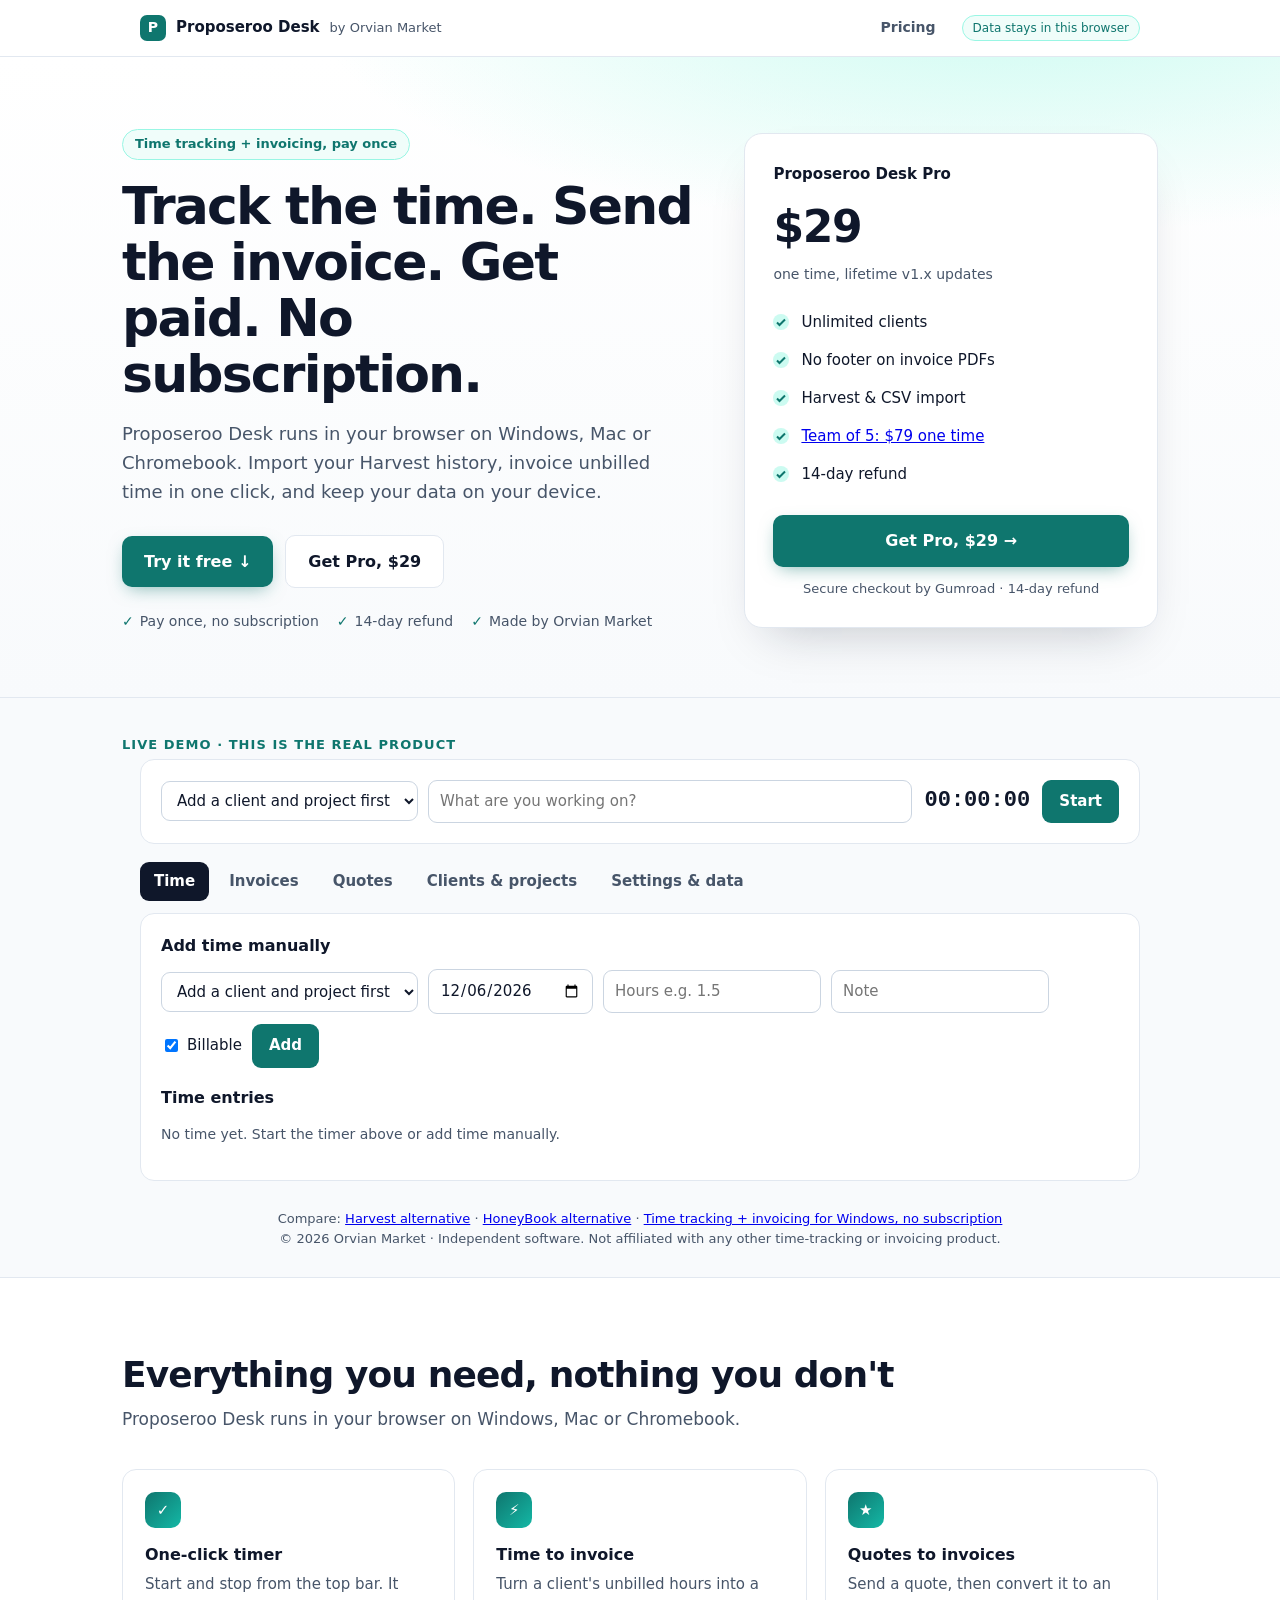
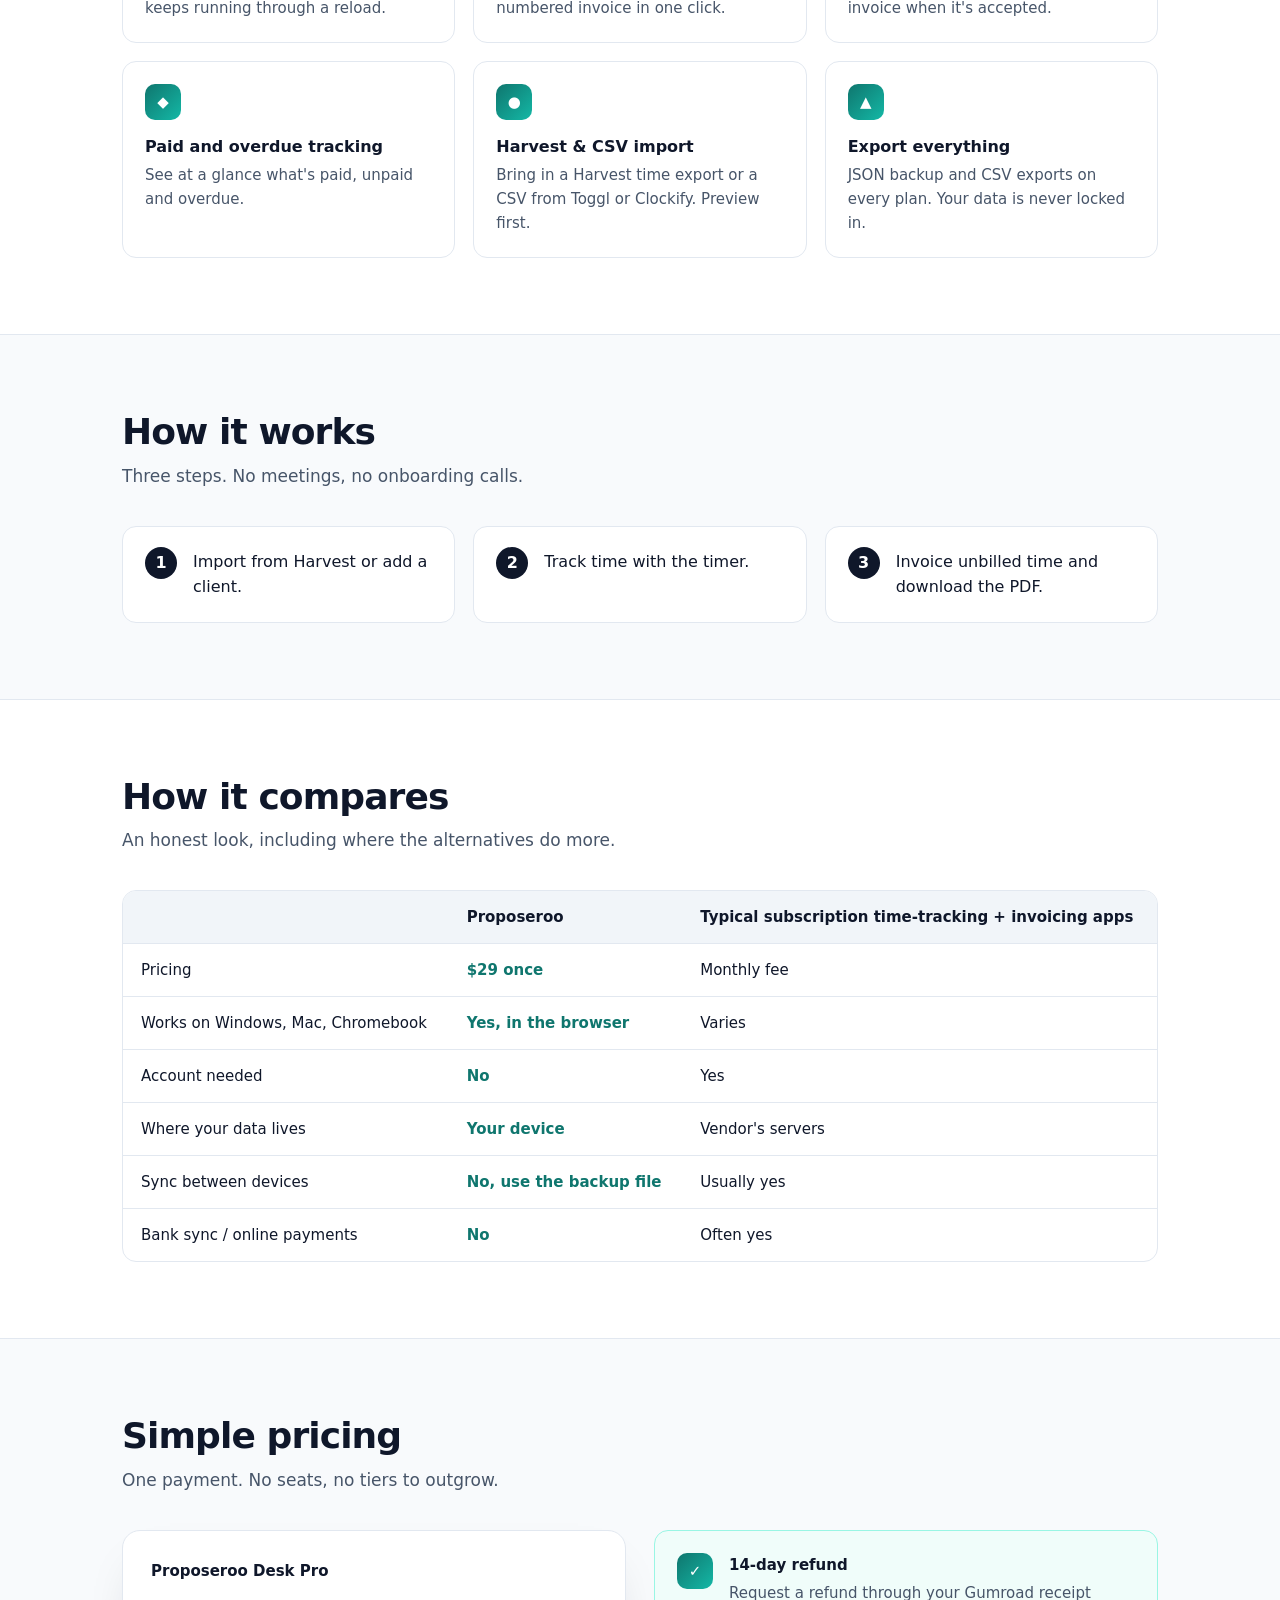
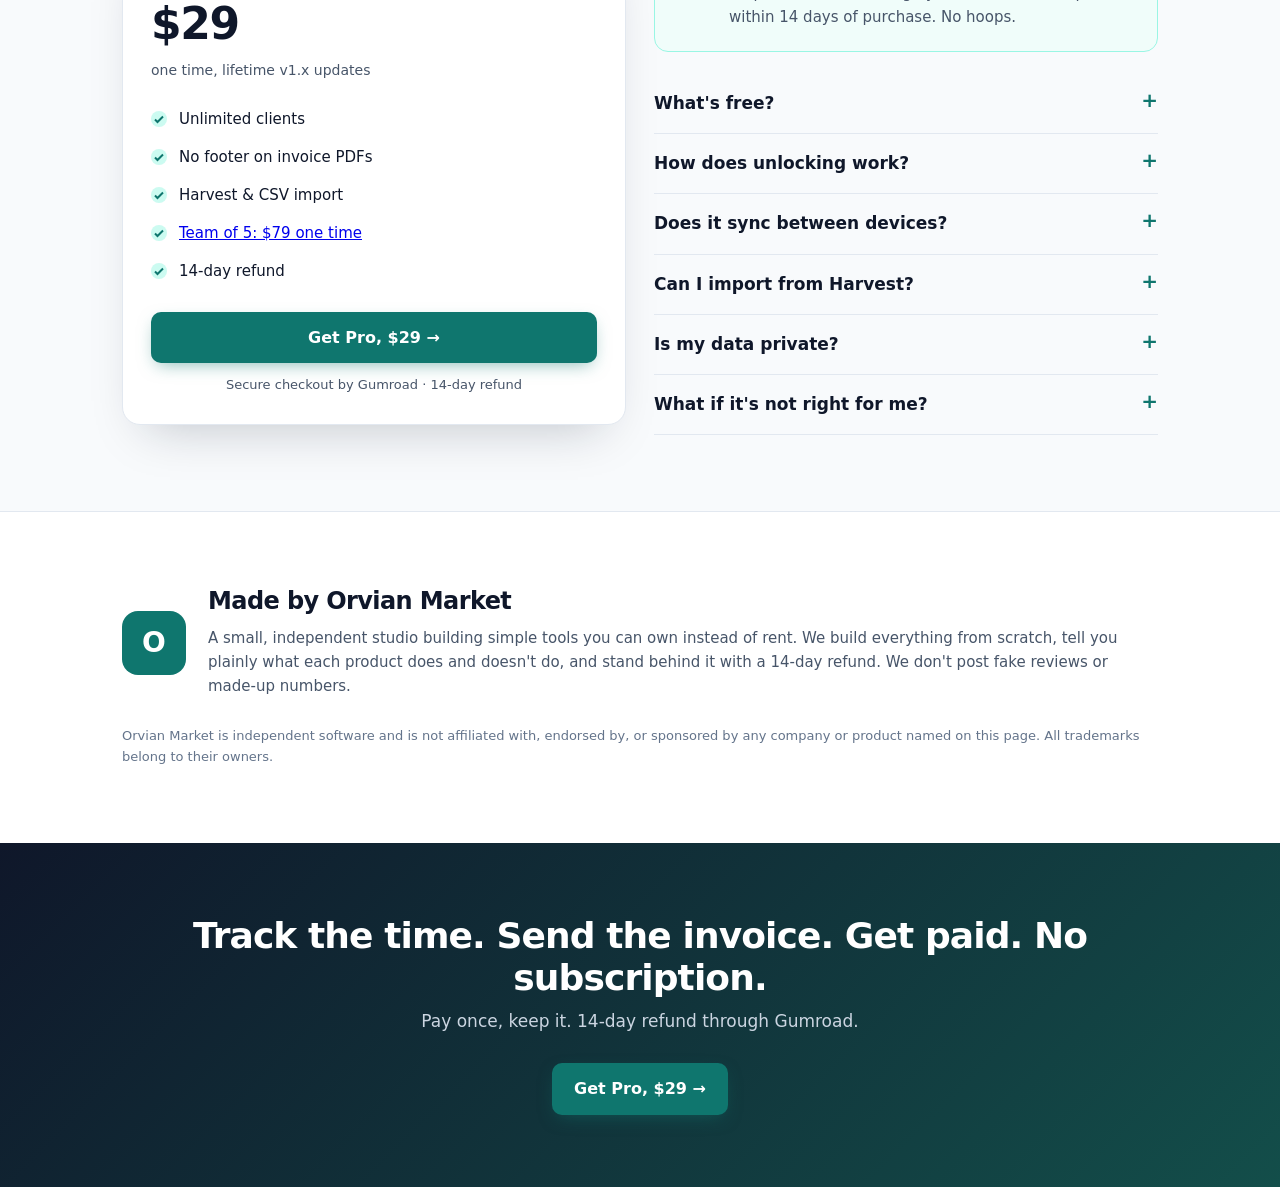
==== desk/index.html @ b6df3522 "Share image meta + sources (quote checker, desk)" ====
<!doctype html><html lang="en"><head><meta charset="utf-8"><meta name="viewport" content="width=device-width,initial-scale=1">
<title>Proposeroo Desk: time tracking & invoicing, pay once | Orvian Market</title><meta property="og:image" content="https://jhodges3401-code.github.io/rate-calculator/desk/assets/og.png"><meta property="og:image:width" content="1200"><meta property="og:image:height" content="630"><meta property="og:image:alt" content="Proposeroo Desk: time tracking & invoicing, pay once | Orvian Market"><meta name="twitter:card" content="summary_large_image"><meta name="twitter:image" content="https://jhodges3401-code.github.io/rate-calculator/desk/assets/og.png">
<meta name="description" content="Track time, send quotes and invoices, and get paid. Local-first, no account, pay once.">
<link rel="icon" type="image/svg+xml" href="data:image/svg+xml,%3Csvg xmlns='http://www.w3.org/2000/svg' viewBox='0 0 64 64'%3E%3Crect width='64' height='64' rx='14' fill='%230f766e'/%3E%3Ctext x='32' y='44' font-family='Arial' font-size='36' font-weight='700' fill='%23fff' text-anchor='middle'%3EP%3C/text%3E%3C/svg%3E">
<link rel="canonical" href="https://jhodges3401-code.github.io/rate-calculator/desk/"><meta property="og:title" content="Proposeroo Desk: time tracking & invoicing, pay once"><meta property="og:description" content="Track time, invoice unbilled hours in one click, and keep your data on your device. $29 once."><meta property="og:url" content="https://jhodges3401-code.github.io/rate-calculator/desk/"><meta property="og:type" content="website"><link rel="stylesheet" href="style.css"><style id="om-landing">
.om-x{--ink:#0f172a;--mute:#475569;--line:#e2e8f0;--acc:#0f766e;--acc2:#14b8a6;--bg:#f8fafc;font-family:Inter,ui-sans-serif,system-ui,-apple-system,"Segoe UI",Roboto,sans-serif;color:var(--ink);line-height:1.6;text-align:left;-webkit-font-smoothing:antialiased}
.om-x *{box-sizing:border-box}
.om-x .w{max-width:1080px;margin:0 auto;padding:0 22px}
.om-hero{background:radial-gradient(1200px 400px at 80% -10%,#ccfbf1 0,transparent 60%),linear-gradient(180deg,#fff,#f8fafc);border-bottom:1px solid var(--line);padding:72px 0 64px}
.om-hero .w{display:grid;grid-template-columns:1.25fr .9fr;gap:48px;align-items:center}
.om-eb{display:inline-block;font-size:13px;font-weight:600;color:var(--acc);background:#f0fdfa;border:1px solid #99f6e4;padding:4px 12px;border-radius:999px;margin:0 0 18px}
.om-x .om-h1{font-size:clamp(32px,5vw,52px);line-height:1.08;letter-spacing:-.035em;font-weight:800;margin:0 0 18px;color:var(--ink)}
.om-x .om-lead{font-size:18px;color:var(--mute);margin:0 0 28px;max-width:600px}
.om-ctas{display:flex;flex-wrap:wrap;gap:12px;align-items:center}
.om-x a.om-b1,.om-x a.om-b2{display:inline-flex;align-items:center;gap:8px;font-weight:650;font-size:16px;padding:13px 22px;border-radius:10px;text-decoration:none;transition:transform .15s,box-shadow .15s,background .15s}
.om-x a.om-b1{background:var(--acc);color:#fff;box-shadow:0 6px 18px -6px rgba(15,118,110,.55)}
.om-x a.om-b1:hover{background:#115e59;transform:translateY(-1px)}
.om-x a.om-b2{background:#fff;color:var(--ink);border:1px solid var(--line)}
.om-x a.om-b2:hover{border-color:#94a3b8}
.om-x a:focus-visible{outline:3px solid var(--acc2);outline-offset:2px}
.om-meta{display:flex;flex-wrap:wrap;gap:18px;margin-top:22px;font-size:14px;color:var(--mute)}
.om-meta span:before{content:"\2713";color:var(--acc);font-weight:800;margin-right:6px}
.om-card{background:#fff;border:1px solid var(--line);border-radius:18px;padding:28px;box-shadow:0 24px 48px -24px rgba(15,23,42,.25)}
.om-card .om-plan{font-weight:700;font-size:15px;margin:0}
.om-card .om-price{font-size:44px;font-weight:800;letter-spacing:-.03em;margin:6px 0 0}
.om-card .om-per{color:var(--mute);font-size:14px;margin:0 0 18px}
.om-x ul.om-ck{list-style:none;padding:0;margin:0 0 22px}
.om-x ul.om-ck li{padding:7px 0 7px 28px;position:relative;font-size:15px;border:0;display:block}
.om-x ul.om-ck li:before{content:"";position:absolute;left:0;top:11px;width:16px;height:16px;border-radius:50%;background:#ccfbf1 url("data:image/svg+xml,%3Csvg xmlns='http://www.w3.org/2000/svg' viewBox='0 0 16 16'%3E%3Cpath d='M4 8.5l2.5 2.5L12 5.5' fill='none' stroke='%230f766e' stroke-width='2'/%3E%3C/svg%3E") center/16px no-repeat}
.om-card a.om-b1{width:100%;justify-content:center}
.om-small{font-size:13px;color:var(--mute);margin:12px 0 0;text-align:center}
.om-demo-label{max-width:1080px;margin:40px auto 8px;padding:0 22px;font:600 13px/1 Inter,system-ui,sans-serif;letter-spacing:.08em;text-transform:uppercase;color:#0f766e}
.om-sec{padding:76px 0;border-top:1px solid var(--line);background:#fff}
.om-sec.alt{background:var(--bg)}
.om-x .om-h2{font-size:clamp(26px,3.4vw,36px);letter-spacing:-.025em;font-weight:800;margin:0 0 10px;line-height:1.15;color:var(--ink)}
.om-x .om-sub{color:var(--mute);font-size:17px;margin:0 0 36px;max-width:640px}
.om-fg{display:grid;grid-template-columns:repeat(3,1fr);gap:18px}
.om-f{background:#fff;border:1px solid var(--line);border-radius:14px;padding:22px}
.om-sec.alt .om-f{background:#fff}
.om-ic{width:36px;height:36px;border-radius:10px;background:linear-gradient(135deg,#0f766e,#14b8a6);color:#fff;display:grid;place-items:center;font-weight:800;margin-bottom:14px;font-size:15px}
.om-x .om-f b{display:block;font-size:16px;margin-bottom:4px;color:var(--ink)}
.om-x .om-f p{margin:0;color:var(--mute);font-size:15px}
.om-steps{display:grid;grid-template-columns:repeat(3,1fr);gap:18px;counter-reset:s}
.om-step{position:relative;padding:22px 22px 22px 70px;border-radius:14px;background:#fff;border:1px solid var(--line);font-size:16px}
.om-step:before{counter-increment:s;content:counter(s);position:absolute;left:22px;top:20px;width:32px;height:32px;border-radius:50%;background:var(--ink);color:#fff;display:grid;place-items:center;font-weight:700}
.om-x table.om-t{width:100%;border-collapse:separate;border-spacing:0;border:1px solid var(--line);border-radius:14px;overflow:hidden;background:#fff;font-size:15px;margin:0}
.om-x table.om-t th,.om-x table.om-t td{padding:14px 18px;border:0;border-bottom:1px solid var(--line);text-align:left;color:var(--ink);background:none}
.om-x table.om-t thead th{background:#f1f5f9;font-weight:700}
.om-x table.om-t td.us{color:var(--acc);font-weight:650}
.om-x table.om-t tr:last-child td{border-bottom:0}
.om-x .om-cmplink{margin:18px 0 0;font-size:15px}
.om-x .om-cmplink a{color:var(--acc);font-weight:650}
.om-price-wrap{display:grid;grid-template-columns:1fr 1fr;gap:28px;align-items:start}
.om-guar{display:flex;gap:16px;align-items:flex-start;background:#f0fdfa;border:1px solid #99f6e4;border-radius:14px;padding:22px}
.om-guar .om-ic{flex:none;margin:0}
.om-x details{border-bottom:1px solid var(--line);padding:16px 0}
.om-x summary{cursor:pointer;font-weight:650;font-size:17px;list-style:none;display:flex;justify-content:space-between;gap:12px;color:var(--ink)}
.om-x summary::-webkit-details-marker{display:none}
.om-x summary:after{content:"+";color:var(--acc);font-weight:800;font-size:20px;line-height:1}
.om-x details[open] summary:after{content:"\2212"}
.om-x details p{margin:10px 0 0;color:var(--mute)}
.om-maker{display:flex;gap:22px;align-items:center}
.om-mono{flex:none;width:64px;height:64px;border-radius:16px;background:var(--acc);color:#fff;display:grid;place-items:center;font-weight:800;font-size:28px}
.om-x .om-na{font-size:13px;color:#64748b;margin:28px 0 0}
.om-final{text-align:center;background:linear-gradient(135deg,#0f172a,#134e4a);color:#fff;padding:72px 0}
.om-x .om-final .om-h2{color:#fff}.om-x .om-final .om-sub{color:#cbd5e1;margin:0 auto 28px}
@media(max-width:860px){.om-hero .w,.om-price-wrap{grid-template-columns:1fr}.om-fg,.om-steps{grid-template-columns:1fr 1fr}}
@media(max-width:560px){.om-fg,.om-steps{grid-template-columns:1fr}.om-hero{padding:48px 0}}
@media(prefers-reduced-motion:reduce){.om-x a{transition:none}}
@media print{.om-x,.om-demo-label{display:none!important}}
</style></head>
<body>
<div class="om-bar"><div class="om-in"><a class="om-logo" href="./"><span class="om-mark">P</span>Proposeroo Desk <span class="om-by">by Orvian Market</span></a><a href="#om-pricing" style="margin-left:auto;margin-right:14px;color:#475569;text-decoration:none;font-size:14px;font-weight:600">Pricing</a><span class="pill">Data stays in this browser</span></div></div><!--om-hero--><div class="om-x"><div class="om-hero"><div class="w"><div><p class="om-eb">Time tracking + invoicing, pay once</p><h2 class="om-h1">Track the time. Send the invoice. Get paid. No subscription.</h2><p class="om-lead">Proposeroo Desk runs in your browser on Windows, Mac or Chromebook. Import your Harvest history, invoice unbilled time in one click, and keep your data on your device.</p>
<div class="om-ctas"><a class="om-b1" href="#om-demo">Try it free &darr;</a><a class="om-b2" href="https://jhodges6.gumroad.com/l/proposeroo-desk" data-buy target="_blank" rel="noopener">Get Pro, $29</a></div>
<div class="om-meta"><span>Pay once, no subscription</span><span>14-day refund</span><span>Made by Orvian Market</span></div></div><div class="om-card" aria-label="Pricing"><p class="om-plan">Proposeroo Desk Pro</p><p class="om-price">$29</p><p class="om-per">one time, lifetime v1.x updates</p><ul class="om-ck"><li>Unlimited clients</li><li>No footer on invoice PDFs</li><li>Harvest &amp; CSV import</li><li><a href="https://jhodges6.gumroad.com/l/proposeroo-desk-team" data-buy data-team target="_blank" rel="noopener">Team of 5: $79 one time</a></li><li>14-day refund</li></ul><a class="om-b1" href="https://jhodges6.gumroad.com/l/proposeroo-desk" data-buy target="_blank" rel="noopener">Get Pro, $29 &rarr;</a><p class="om-small">Secure checkout by Gumroad · 14-day refund</p></div></div></div></div>
<p class="om-demo-label" id="om-demo">Live demo &middot; this is the real product</p><!--/om-hero-->
<main class="om-in">
<div class="timerbar card" aria-live="polite">
  <select id="tProject" aria-label="Project"></select><input id="tNote" placeholder="What are you working on?" aria-label="Note">
  <span id="tClock" class="clock">00:00:00</span><button id="tBtn" class="b1">Start</button>
</div>
<nav class="tabs" role="tablist">
  <button data-tab="time" class="on">Time</button><button data-tab="invoices">Invoices</button><button data-tab="quotes">Quotes</button><button data-tab="clients">Clients &amp; projects</button><button data-tab="data">Settings &amp; data</button>
</nav>

<section id="time" class="tab card">
  <h2>Add time manually</h2>
  <form id="eForm" class="row"><select name="projectId" aria-label="Project" required></select><input name="date" type="date" required aria-label="Date"><input name="hours" type="number" min="0.01" step="0.01" placeholder="Hours e.g. 1.5" required aria-label="Hours"><input name="note" placeholder="Note" aria-label="Note"><label class="ck"><input name="billable" type="checkbox" checked> Billable</label><button class="b1">Add</button></form>
  <h2>Time entries</h2><div id="entries"></div>
</section>

<section id="invoices" class="tab card" hidden>
  <h2>Invoice unbilled time</h2>
  <form id="iForm" class="row"><select name="clientId" aria-label="Client" required></select><label>From <input name="from" type="date"></label><label>To <input name="to" type="date"></label><input name="taxPct" type="number" min="0" step="0.01" placeholder="Tax %" aria-label="Tax percent"><button class="b1">Create invoice</button></form>
  <p id="unbilledHint" class="muted"></p>
  <h2>Invoices</h2><div id="invList"></div>
</section>

<section id="quotes" class="tab card" hidden>
  <h2>New quote</h2>
  <form id="qForm"><div class="row"><select name="clientId" aria-label="Client" required></select><input name="taxPct" type="number" min="0" step="0.01" placeholder="Tax %" aria-label="Tax percent"></div>
  <div id="qItems"></div><div class="row"><button type="button" id="qAdd" class="b2">+ Line item</button><button class="b1">Save quote</button></div></form>
  <h2>Quotes</h2><div id="qList"></div>
</section>

<section id="clients" class="tab card" hidden>
  <h2>Add client</h2><form id="cForm" class="row"><input name="name" placeholder="Client name" required aria-label="Client name"><input name="email" type="email" placeholder="Email" aria-label="Email"><input name="address" placeholder="Address" aria-label="Address"><button class="b1">Add client</button></form>
  <h2>Add project</h2><form id="pForm" class="row"><select name="clientId" aria-label="Client" required></select><input name="name" placeholder="Project name" required aria-label="Project name"><input name="rate" type="number" min="0" step="0.01" placeholder="Hourly rate" required aria-label="Hourly rate"><button class="b1">Add project</button></form>
  <p id="clientGate" class="muted"></p><div id="cList"></div>
</section>

<section id="data" class="tab card" hidden>
  <h2>Your business</h2><form id="sForm" class="row"><input name="business" placeholder="Business name" aria-label="Business name"><input name="email" placeholder="Email" aria-label="Business email"><input name="address" placeholder="Address" aria-label="Business address"><select name="currency" aria-label="Currency"><option>USD</option><option>EUR</option><option>GBP</option><option>CAD</option><option>AUD</option></select><input name="taxPct" type="number" min="0" step="0.01" placeholder="Default tax %" aria-label="Default tax"><button class="b1">Save</button></form>
  <h2>Import time from Harvest or a CSV file</h2><p class="muted">Works with a Harvest time export and most CSV exports that have Date, Project and Hours (or Duration) columns, such as Toggl and Clockify. You'll see a preview first. Importing the same file twice adds the entries twice.</p>
  <div class="row"><label class="b2 file">Choose CSV file<input id="iCsv" type="file" accept=".csv,text/csv" hidden></label></div><div id="impPrev"></div>
  <h2>Plan &amp; license</h2><p id="planStatus" class="muted"></p><form id="lForm" class="row"><input name="key" placeholder="License key from your Gumroad receipt" aria-label="License key" required><button class="b1">Activate</button><a id="lBuy" class="b2" href="https://jhodges6.gumroad.com/l/proposeroo-desk" data-buy target="_blank" rel="noopener" hidden>Get Pro, $29 once</a></form><button id="lDeact" class="link" hidden>Remove license from this browser</button>
  <h2>Export &amp; backup</h2><p class="muted">Your data lives only in this browser. Export a backup regularly.</p>
  <div class="row"><button id="xJson" class="b2">Download backup (JSON)</button><button id="xEntries" class="b2">Time entries (CSV)</button><button id="xInv" class="b2">Invoices (CSV)</button><label class="b2 file">Restore backup<input id="iJson" type="file" accept=".json,application/json" hidden></label><button id="demo" class="b2">Load sample data</button></div>
</section>
<p class="foot">Compare: <a href="harvest-alternative.html">Harvest alternative</a> · <a href="honeybook-alternative.html">HoneyBook alternative</a> · <a href="time-tracking-invoicing-windows.html">Time tracking + invoicing for Windows, no subscription</a><br>© 2026 Orvian Market · Independent software. Not affiliated with any other time-tracking or invoicing product.</p>
</main>
<div id="doc" class="doc" hidden></div>
<script type="module" src="app.js"></script>
<!--om-body--><div class="om-x">
<div class="om-sec"><div class="w"><h2 class="om-h2">Everything you need, nothing you don't</h2><p class="om-sub">Proposeroo Desk runs in your browser on Windows, Mac or Chromebook.</p><div class="om-fg"><div class="om-f"><div class="om-ic" aria-hidden="true">✓</div><b>One-click timer</b><p>Start and stop from the top bar. It keeps running through a reload.</p></div><div class="om-f"><div class="om-ic" aria-hidden="true">⚡</div><b>Time to invoice</b><p>Turn a client&#x27;s unbilled hours into a numbered invoice in one click.</p></div><div class="om-f"><div class="om-ic" aria-hidden="true">★</div><b>Quotes to invoices</b><p>Send a quote, then convert it to an invoice when it&#x27;s accepted.</p></div><div class="om-f"><div class="om-ic" aria-hidden="true">◆</div><b>Paid and overdue tracking</b><p>See at a glance what&#x27;s paid, unpaid and overdue.</p></div><div class="om-f"><div class="om-ic" aria-hidden="true">●</div><b>Harvest &amp; CSV import</b><p>Bring in a Harvest time export or a CSV from Toggl or Clockify. Preview first.</p></div><div class="om-f"><div class="om-ic" aria-hidden="true">▲</div><b>Export everything</b><p>JSON backup and CSV exports on every plan. Your data is never locked in.</p></div></div></div></div>
<div class="om-sec alt"><div class="w"><h2 class="om-h2">How it works</h2><p class="om-sub">Three steps. No meetings, no onboarding calls.</p><div class="om-steps"><div class="om-step">Import from Harvest or add a client.</div><div class="om-step">Track time with the timer.</div><div class="om-step">Invoice unbilled time and download the PDF.</div></div></div></div>
<div class="om-sec"><div class="w"><h2 class="om-h2">How it compares</h2><p class="om-sub">An honest look, including where the alternatives do more.</p>
<table class="om-t"><thead><tr><th scope="col"></th><th scope="col">Proposeroo</th><th scope="col">Typical subscription time-tracking + invoicing apps</th></tr></thead><tbody><tr><td>Pricing</td><td class=us>$29 once</td><td>Monthly fee</td></tr><tr><td>Works on Windows, Mac, Chromebook</td><td class=us>Yes, in the browser</td><td>Varies</td></tr><tr><td>Account needed</td><td class=us>No</td><td>Yes</td></tr><tr><td>Where your data lives</td><td class=us>Your device</td><td>Vendor&#x27;s servers</td></tr><tr><td>Sync between devices</td><td class=us>No, use the backup file</td><td>Usually yes</td></tr><tr><td>Bank sync / online payments</td><td class=us>No</td><td>Often yes</td></tr></tbody></table></div></div>
<div class="om-sec alt" id="om-pricing"><div class="w"><h2 class="om-h2">Simple pricing</h2><p class="om-sub">One payment. No seats, no tiers to outgrow.</p><div class="om-price-wrap"><div class="om-card" aria-label="Pricing"><p class="om-plan">Proposeroo Desk Pro</p><p class="om-price">$29</p><p class="om-per">one time, lifetime v1.x updates</p><ul class="om-ck"><li>Unlimited clients</li><li>No footer on invoice PDFs</li><li>Harvest &amp; CSV import</li><li><a href="https://jhodges6.gumroad.com/l/proposeroo-desk-team" data-buy data-team target="_blank" rel="noopener">Team of 5: $79 one time</a></li><li>14-day refund</li></ul><a class="om-b1" href="https://jhodges6.gumroad.com/l/proposeroo-desk" data-buy target="_blank" rel="noopener">Get Pro, $29 &rarr;</a><p class="om-small">Secure checkout by Gumroad · 14-day refund</p></div>
<div><div class="om-guar"><div class="om-ic" aria-hidden="true">✓</div><div><b>14-day refund</b><p style="margin:4px 0 0;color:#475569">Request a refund through your Gumroad receipt within 14 days of purchase. No hoops.</p></div></div>
<div style="margin-top:22px"><details><summary>What&#x27;s free?</summary><p>Everything works on the free plan with 1 client. Invoice PDFs get a small &#x27;Made with Proposeroo Desk&#x27; footer, and CSV import shows a preview. Export and backup are always free.</p></details><details><summary>How does unlocking work?</summary><p>Your Gumroad receipt includes a license key. Paste it into Settings &amp; data. It&#x27;s checked on your device, with no account and no internet connection needed.</p></details><details><summary>Does it sync between devices?</summary><p>No. Your data stays in this browser. Move it with the backup file.</p></details><details><summary>Can I import from Harvest?</summary><p>Yes. Use Harvest&#x27;s time report CSV export. You&#x27;ll see a preview before anything is added.</p></details><details><summary>Is my data private?</summary><p>Yes. Nothing is sent anywhere. There&#x27;s no server that stores your clients or invoices.</p></details><details><summary>What if it&#x27;s not right for me?</summary><p>Request a refund through your Gumroad receipt within 14 days of purchase. No hoops.</p></details></div></div></div></div></div>
<div class="om-sec"><div class="w"><div class="om-maker"><div class="om-mono" aria-hidden="true">O</div><div><h2 class="om-h2" style="font-size:24px">Made by Orvian Market</h2><p style="margin:0;color:#475569">A small, independent studio building simple tools you can own instead of rent. We build everything from scratch, tell you plainly what each product does and doesn't do, and stand behind it with a 14-day refund. We don't post fake reviews or made-up numbers.</p></div></div><p class="om-na">Orvian Market is independent software and is not affiliated with, endorsed by, or sponsored by any company or product named on this page. All trademarks belong to their owners.</p></div></div>
<div class="om-final"><div class="w"><h2 class="om-h2">Track the time. Send the invoice. Get paid. No subscription.</h2><p class="om-sub">Pay once, keep it. 14-day refund through Gumroad.</p><div class="om-ctas" style="justify-content:center"><a class="om-b1" href="https://jhodges6.gumroad.com/l/proposeroo-desk" data-buy target="_blank" rel="noopener">Get Pro, $29 &rarr;</a></div></div></div>
</div><script type="application/ld+json">{"@context": "https://schema.org", "@type": "FAQPage", "mainEntity": [{"@type": "Question", "name": "What's free?", "acceptedAnswer": {"@type": "Answer", "text": "Everything works on the free plan with 1 client. Invoice PDFs get a small 'Made with Proposeroo Desk' footer, and CSV import shows a preview. Export and backup are always free."}}, {"@type": "Question", "name": "How does unlocking work?", "acceptedAnswer": {"@type": "Answer", "text": "Your Gumroad receipt includes a license key. Paste it into Settings & data. It's checked on your device, with no account and no internet connection needed."}}, {"@type": "Question", "name": "Does it sync between devices?", "acceptedAnswer": {"@type": "Answer", "text": "No. Your data stays in this browser. Move it with the backup file."}}, {"@type": "Question", "name": "Can I import from Harvest?", "acceptedAnswer": {"@type": "Answer", "text": "Yes. Use Harvest's time report CSV export. You'll see a preview before anything is added."}}, {"@type": "Question", "name": "Is my data private?", "acceptedAnswer": {"@type": "Answer", "text": "Yes. Nothing is sent anywhere. There's no server that stores your clients or invoices."}}]}</script><!--/om-body--></body></html>
---- desk/style.css ----
:root{--ink:#0f172a;--mute:#475569;--line:#e2e8f0;--acc:#0f766e;--bg:#f8fafc}
*{box-sizing:border-box}body{margin:0;font:15px/1.55 Inter,ui-sans-serif,system-ui,-apple-system,"Segoe UI",Roboto,sans-serif;color:var(--ink);background:var(--bg);-webkit-font-smoothing:antialiased}
.om-in{max-width:1040px;margin:0 auto;padding:0 20px}
.om-bar{position:sticky;top:0;z-index:20;background:rgba(255,255,255,.95);backdrop-filter:blur(8px);border-bottom:1px solid var(--line)}
.om-bar .om-in{display:flex;align-items:center;justify-content:space-between;height:56px;gap:12px}
.om-logo{display:flex;align-items:center;gap:10px;color:var(--ink);text-decoration:none;font-weight:700}
.om-mark{width:26px;height:26px;border-radius:7px;background:var(--acc);color:#fff;display:grid;place-items:center;font-size:14px}
.om-by{color:var(--mute);font-weight:500;font-size:13px}.pill{font-size:12px;color:var(--acc);background:#f0fdfa;border:1px solid #99f6e4;padding:3px 10px;border-radius:999px}
.hero{background:radial-gradient(900px 300px at 85% -20%,#ccfbf1 0,transparent 60%),#fff;border-bottom:1px solid var(--line);padding:40px 0 30px}
.eb{color:var(--acc);font-weight:650;font-size:13px;margin:0 0 8px}h1{font-size:clamp(26px,4vw,38px);letter-spacing:-.03em;line-height:1.1;margin:0 0 10px}.lead{color:var(--mute);margin:0;max-width:640px;font-size:16px}
main{padding-top:22px}.card{background:#fff;border:1px solid var(--line);border-radius:14px;padding:20px;margin-bottom:18px}
h2{font-size:16px;margin:18px 0 10px}h2:first-child{margin-top:0}.muted{color:var(--mute);font-size:14px}
.row{display:flex;flex-wrap:wrap;gap:10px;align-items:center;margin-bottom:10px}
input,select{font:inherit;padding:9px 11px;border:1px solid #cbd5e1;border-radius:9px;background:#fff;color:var(--ink);min-width:0}
input:focus,select:focus,button:focus-visible{outline:3px solid #5eead4;outline-offset:1px}
.b1,.b2{font:inherit;font-weight:650;border-radius:9px;padding:9px 16px;cursor:pointer;border:1px solid transparent}
.b1{background:var(--acc);color:#fff}.b1:hover{background:#115e59}.b2{background:#fff;border-color:var(--line);color:var(--ink)}.b2:hover{border-color:#94a3b8}
.b1.stop{background:#dc2626}.file{display:inline-block}.ck{display:flex;gap:6px;align-items:center}
.timerbar{display:flex;gap:10px;align-items:center;flex-wrap:wrap}.timerbar input{flex:1;min-width:180px}
.clock{font:700 22px/1 ui-monospace,Menlo,Consolas,monospace;min-width:110px;text-align:center}
.tabs{display:flex;gap:6px;flex-wrap:wrap;margin-bottom:12px}.tabs button{font:inherit;font-weight:600;background:none;border:0;padding:8px 14px;border-radius:9px;color:var(--mute);cursor:pointer}.tabs button.on{background:var(--ink);color:#fff}
table{width:100%;border-collapse:collapse;font-size:14px}th,td{text-align:left;padding:9px 8px;border-bottom:1px solid var(--line)}th{color:var(--mute);font-weight:600}td.n,th.n{text-align:right}
.tag{font-size:12px;font-weight:700;padding:2px 8px;border-radius:999px}.paid{background:#dcfce7;color:#166534}.unpaid{background:#fef3c7;color:#92400e}.overdue{background:#fee2e2;color:#991b1b}
.link{background:none;border:0;color:var(--acc);font:inherit;font-weight:600;cursor:pointer;padding:2px 4px}
.foot{color:var(--mute);font-size:13px;text-align:center;margin:28px 0}
.doc{position:fixed;inset:0;background:rgba(15,23,42,.5);overflow:auto;z-index:50;padding:30px 12px}
.sheet{background:#fff;max-width:780px;margin:0 auto;border-radius:10px;padding:48px;box-shadow:0 20px 50px rgba(0,0,0,.3)}
.sheet .top{display:flex;justify-content:space-between;gap:20px}.sheet h3{font-size:28px;margin:0;letter-spacing:-.02em}.sheet .tot{margin-left:auto;width:280px}.sheet .tot td{border:0;padding:4px 8px}.sheet .grand td{font-weight:800;font-size:18px;border-top:2px solid var(--ink)}
.actions{max-width:780px;margin:0 auto 12px;display:flex;gap:10px;justify-content:flex-end}
@media print{body{background:#fff}.om-bar,.hero,main,.actions{display:none!important}.doc{position:static;background:none;padding:0}.sheet{box-shadow:none;padding:0}}
@media(max-width:640px){.sheet{padding:22px}.sheet .top{flex-direction:column}}
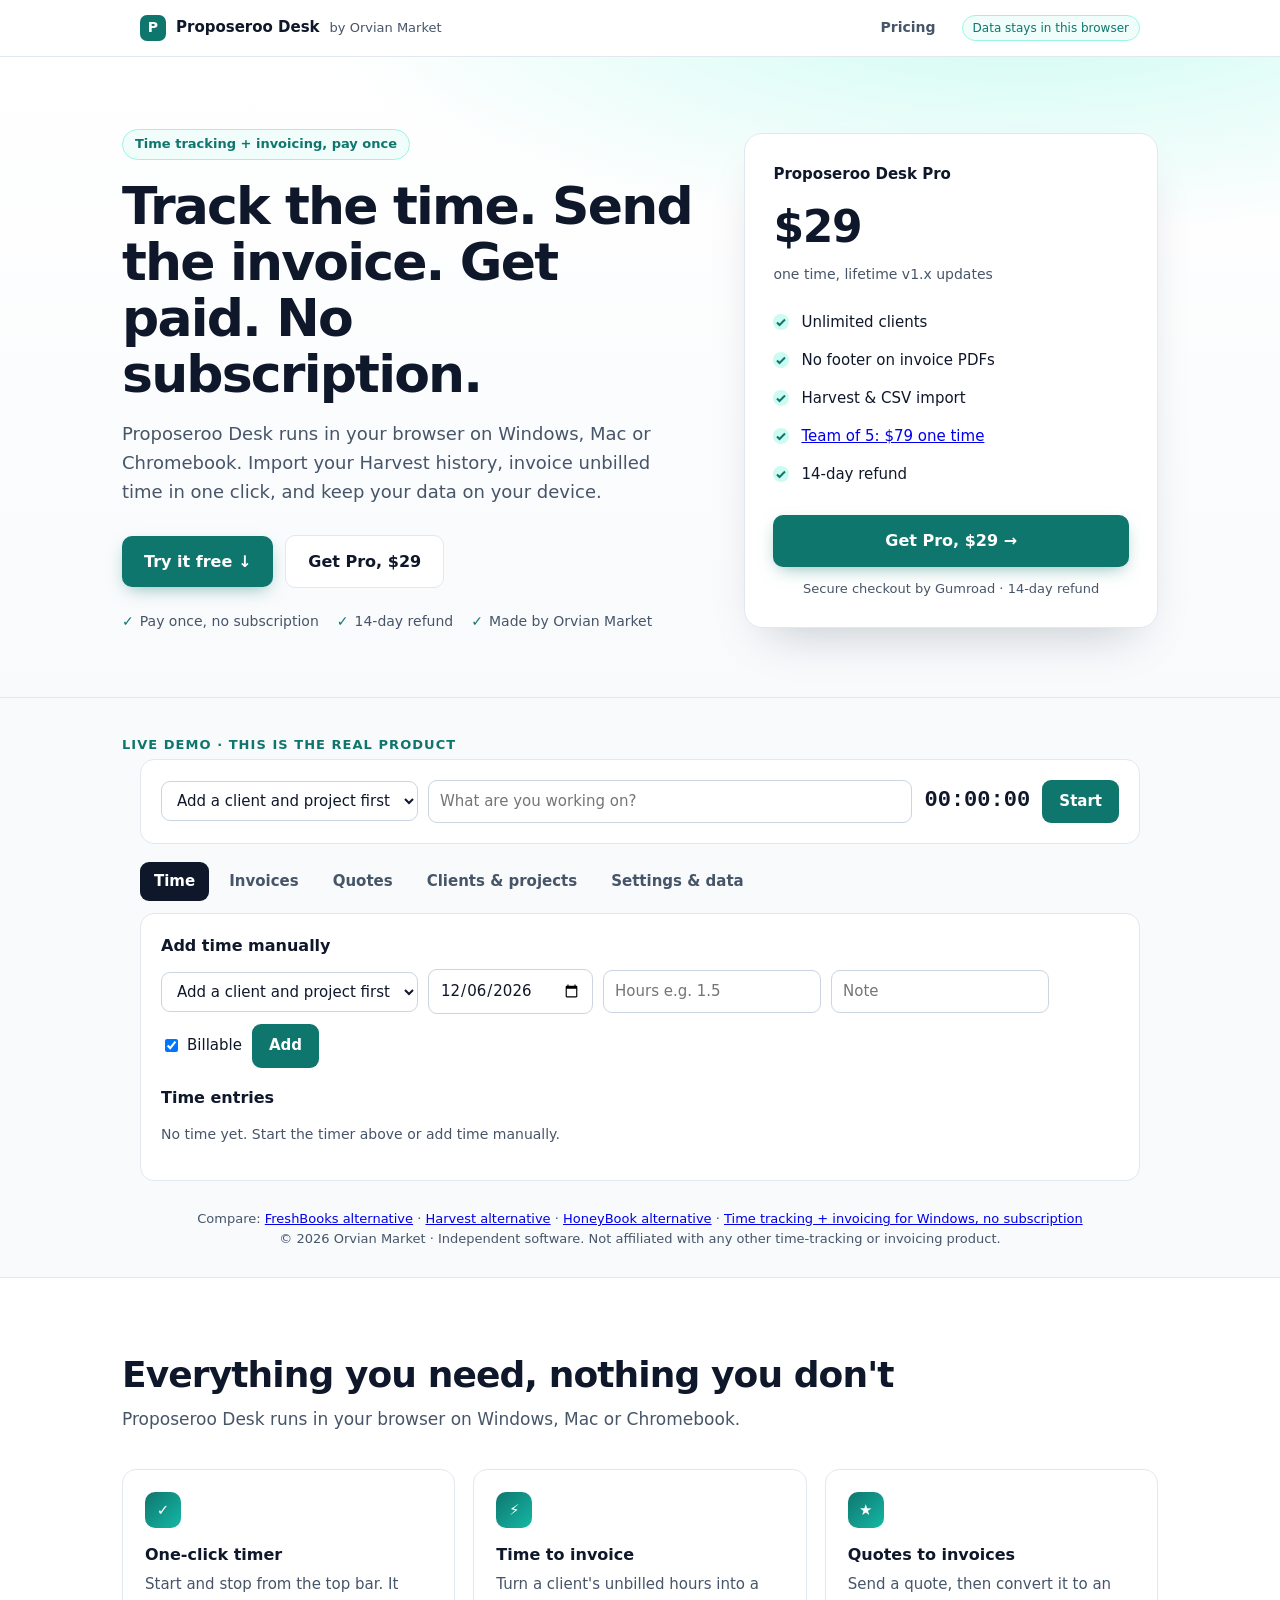
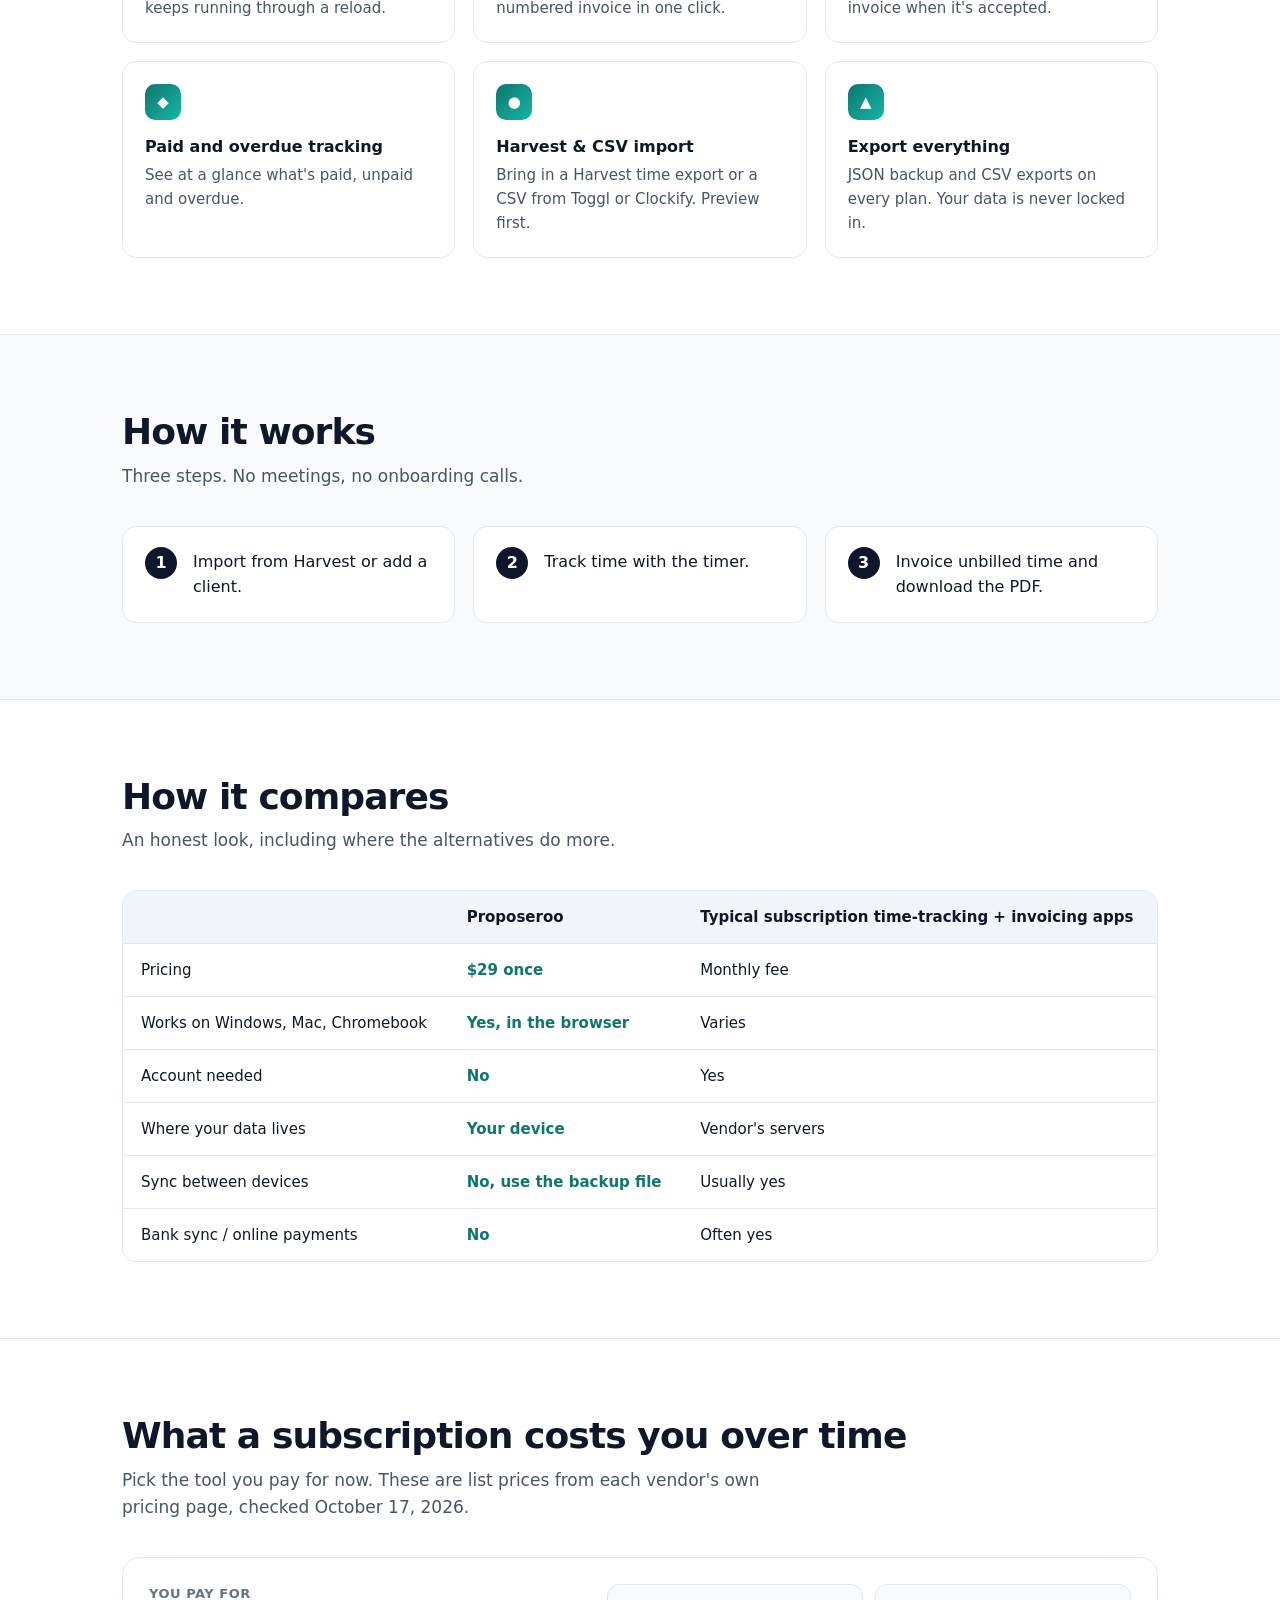
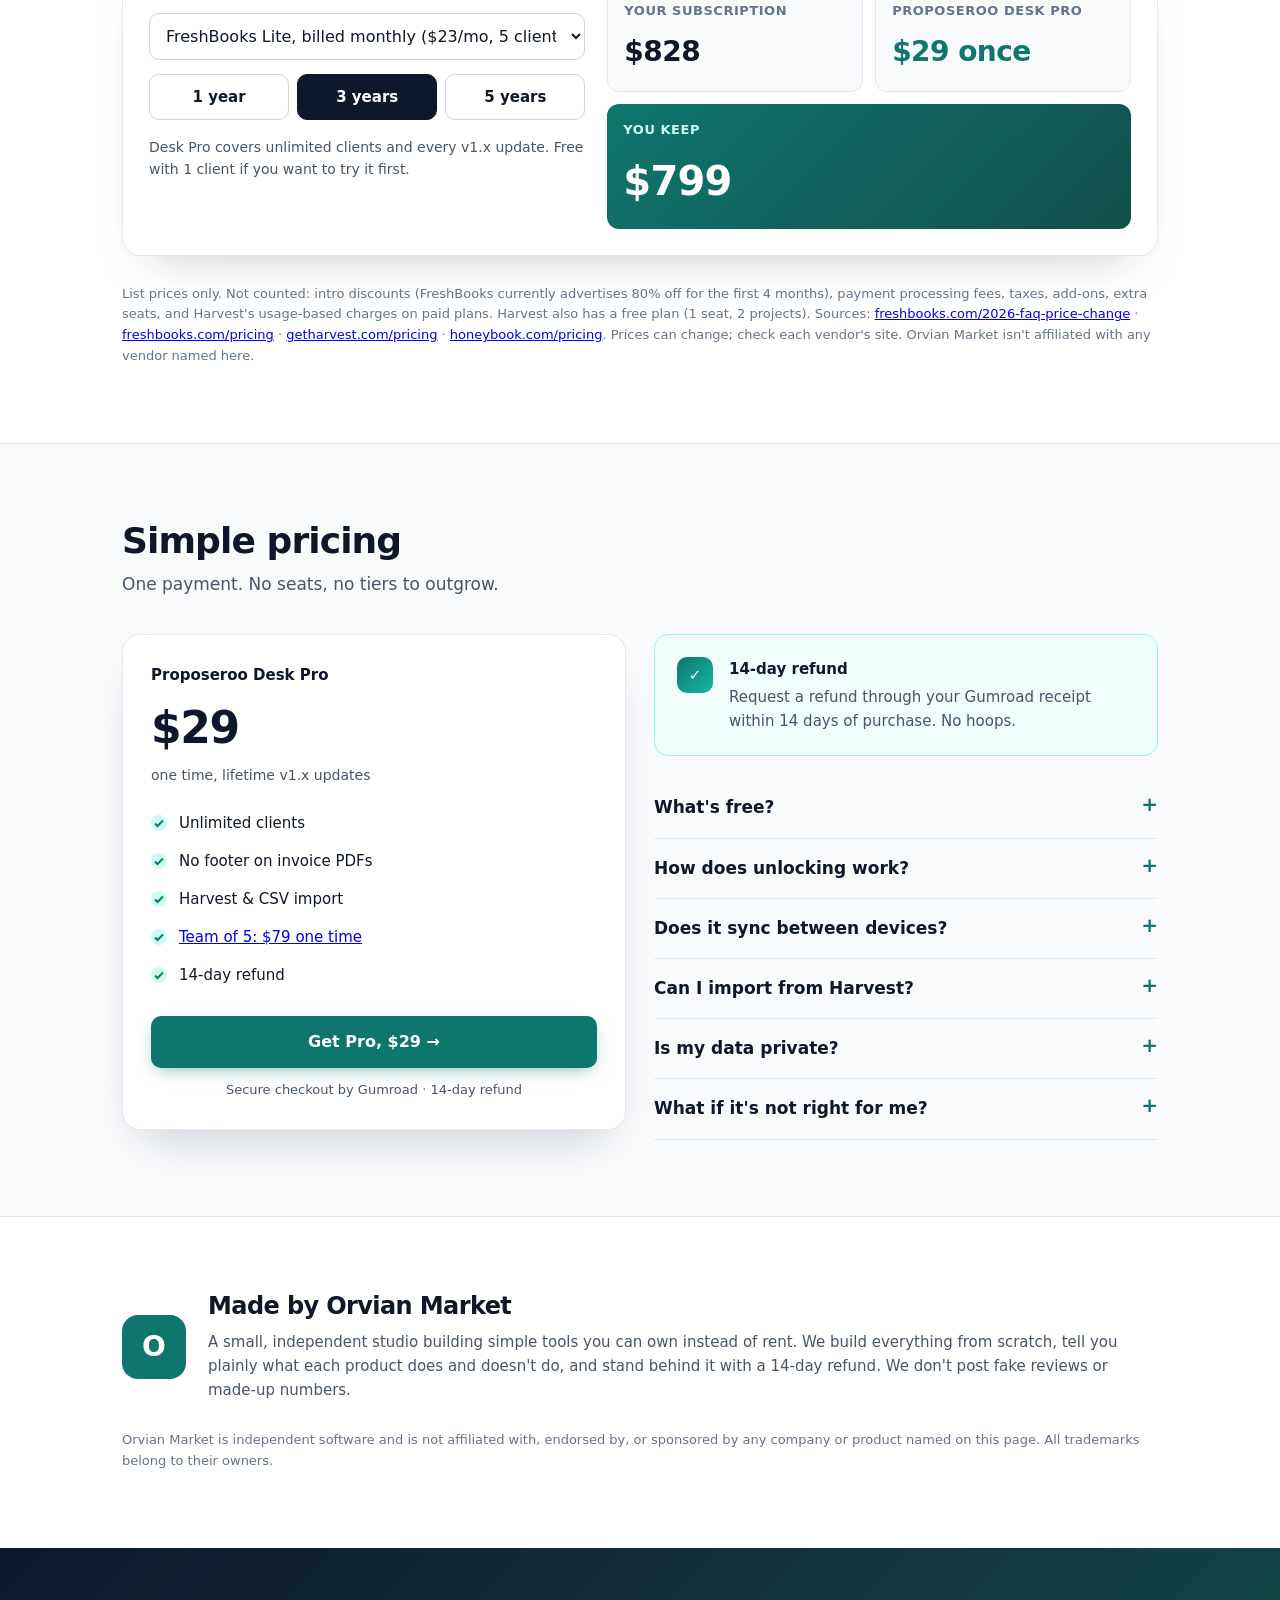
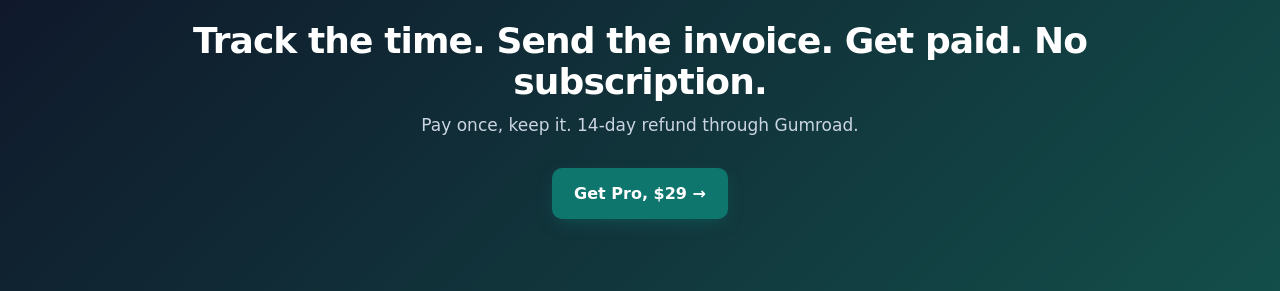
==== commit 77d15758: "Desk: product screenshot asset, FreshBooks alternative page, sitemap (prices checked 2026-10-17)" ====
--- a/desk/index.html
+++ b/desk/index.html
@@ -68,7 +68,14 @@
 @media(max-width:560px){.om-fg,.om-steps{grid-template-columns:1fr}.om-hero{padding:48px 0}}
 @media(prefers-reduced-motion:reduce){.om-x a{transition:none}}
 @media print{.om-x,.om-demo-label{display:none!important}}
-</style></head>
+</style><style id="om-cost-css">.om-cost{display:grid;grid-template-columns:1fr 1.2fr;gap:22px;align-items:stretch;background:#fff;border:1px solid var(--line,#e2e8f0);border-radius:18px;padding:26px;box-shadow:0 24px 48px -28px rgba(15,23,42,.25)}
+.om-cost .om-cl{display:block;font-size:13px;font-weight:600;letter-spacing:.04em;text-transform:uppercase;color:#64748b;margin:0 0 8px}
+.om-cost select{width:100%;font:inherit;font-size:16px;padding:12px;border:1px solid #cbd5e1;border-radius:10px;background:#fff;color:#0f172a}
+.om-yrs{display:flex;gap:8px;margin-top:14px}.om-yrs button{flex:1;font:inherit;font-weight:650;padding:10px;border-radius:10px;border:1px solid #cbd5e1;background:#fff;color:#0f172a;cursor:pointer}.om-yrs button.on{background:#0f172a;color:#fff;border-color:#0f172a}
+.om-cost-out{display:grid;grid-template-columns:1fr 1fr;gap:12px}.om-cost-out>div{background:#f8fafc;border:1px solid #e2e8f0;border-radius:12px;padding:16px}.om-cost-out b{font-size:28px;letter-spacing:-.02em;color:#0f172a}.om-cost-out b.us{color:#0f766e}
+.om-cost-out .big{grid-column:1/-1;background:linear-gradient(135deg,#0f766e,#134e4a);border:0}.om-cost-out .big .om-cl{color:#ccfbf1}.om-cost-out .big b{color:#fff;font-size:40px}
+.om-cost-note{margin:16px 0 0;font-size:14px;color:#475569}
+@media(max-width:760px){.om-cost{grid-template-columns:1fr}}</style></head>
 <body>
 <div class="om-bar"><div class="om-in"><a class="om-logo" href="./"><span class="om-mark">P</span>Proposeroo Desk <span class="om-by">by Orvian Market</span></a><a href="#om-pricing" style="margin-left:auto;margin-right:14px;color:#475569;text-decoration:none;font-size:14px;font-weight:600">Pricing</a><span class="pill">Data stays in this browser</span></div></div><!--om-hero--><div class="om-x"><div class="om-hero"><div class="w"><div><p class="om-eb">Time tracking + invoicing, pay once</p><h2 class="om-h1">Track the time. Send the invoice. Get paid. No subscription.</h2><p class="om-lead">Proposeroo Desk runs in your browser on Windows, Mac or Chromebook. Import your Harvest history, invoice unbilled time in one click, and keep your data on your device.</p>
 <div class="om-ctas"><a class="om-b1" href="#om-demo">Try it free &darr;</a><a class="om-b2" href="https://jhodges6.gumroad.com/l/proposeroo-desk" data-buy target="_blank" rel="noopener">Get Pro, $29</a></div>
@@ -117,7 +124,7 @@
   <h2>Export &amp; backup</h2><p class="muted">Your data lives only in this browser. Export a backup regularly.</p>
   <div class="row"><button id="xJson" class="b2">Download backup (JSON)</button><button id="xEntries" class="b2">Time entries (CSV)</button><button id="xInv" class="b2">Invoices (CSV)</button><label class="b2 file">Restore backup<input id="iJson" type="file" accept=".json,application/json" hidden></label><button id="demo" class="b2">Load sample data</button></div>
 </section>
-<p class="foot">Compare: <a href="harvest-alternative.html">Harvest alternative</a> · <a href="honeybook-alternative.html">HoneyBook alternative</a> · <a href="time-tracking-invoicing-windows.html">Time tracking + invoicing for Windows, no subscription</a><br>© 2026 Orvian Market · Independent software. Not affiliated with any other time-tracking or invoicing product.</p>
+<p class="foot">Compare: <a href="freshbooks-alternative.html">FreshBooks alternative</a> · <a href="harvest-alternative.html">Harvest alternative</a> · <a href="honeybook-alternative.html">HoneyBook alternative</a> · <a href="time-tracking-invoicing-windows.html">Time tracking + invoicing for Windows, no subscription</a><br>© 2026 Orvian Market · Independent software. Not affiliated with any other time-tracking or invoicing product.</p>
 </main>
 <div id="doc" class="doc" hidden></div>
 <script type="module" src="app.js"></script>
@@ -126,6 +133,13 @@
 <div class="om-sec alt"><div class="w"><h2 class="om-h2">How it works</h2><p class="om-sub">Three steps. No meetings, no onboarding calls.</p><div class="om-steps"><div class="om-step">Import from Harvest or add a client.</div><div class="om-step">Track time with the timer.</div><div class="om-step">Invoice unbilled time and download the PDF.</div></div></div></div>
 <div class="om-sec"><div class="w"><h2 class="om-h2">How it compares</h2><p class="om-sub">An honest look, including where the alternatives do more.</p>
 <table class="om-t"><thead><tr><th scope="col"></th><th scope="col">Proposeroo</th><th scope="col">Typical subscription time-tracking + invoicing apps</th></tr></thead><tbody><tr><td>Pricing</td><td class=us>$29 once</td><td>Monthly fee</td></tr><tr><td>Works on Windows, Mac, Chromebook</td><td class=us>Yes, in the browser</td><td>Varies</td></tr><tr><td>Account needed</td><td class=us>No</td><td>Yes</td></tr><tr><td>Where your data lives</td><td class=us>Your device</td><td>Vendor&#x27;s servers</td></tr><tr><td>Sync between devices</td><td class=us>No, use the backup file</td><td>Usually yes</td></tr><tr><td>Bank sync / online payments</td><td class=us>No</td><td>Often yes</td></tr></tbody></table></div></div>
+<div class="om-sec" id="om-cost"><div class="w"><h2 class="om-h2">What a subscription costs you over time</h2><p class="om-sub">Pick the tool you pay for now. These are list prices from each vendor's own pricing page, checked October 17, 2026.</p>
+<div class="om-cost"><div class="om-cost-in"><label for="cTool" class="om-cl">You pay for</label><select id="cTool"><option value="276.0" selected>FreshBooks Lite, billed monthly ($23/mo, 5 clients)</option><option value="248.4">FreshBooks Lite, billed yearly ($248.40/yr)</option><option value="516.0">FreshBooks Plus, billed monthly ($43/mo)</option><option value="348.0">HoneyBook Starter ($29/mo as listed)</option><option value="108.0">Harvest Teams, 1 seat, billed yearly ($108/yr)</option><option value="132.0">Harvest Teams, 1 seat, billed monthly ($11/mo)</option></select>
+<div class="om-yrs" role="group" aria-label="Years"><button type="button" data-y="1">1 year</button><button type="button" data-y="3" class="on">3 years</button><button type="button" data-y="5">5 years</button></div><p class="om-cost-note">Desk Pro covers unlimited clients and every v1.x update. Free with 1 client if you want to try it first.</p></div>
+<div class="om-cost-out" aria-live="polite"><div><span class="om-cl">Your subscription</span><b id="cThem">$828</b></div><div><span class="om-cl">Proposeroo Desk Pro</span><b class="us">$29 once</b></div><div class="big"><span class="om-cl">You keep</span><b id="cKeep">$799</b></div></div></div>
+<noscript><table class="om-t" style="margin-top:18px"><thead><tr><th>Tool and plan</th><th>3 years</th><th>Difference vs $29 once</th></tr></thead><tbody><tr><td>FreshBooks Lite, billed monthly ($23/mo, 5 clients)</td><td>$828</td><td class=us>$799</td></tr><tr><td>FreshBooks Lite, billed yearly ($248.40/yr)</td><td>$745.20</td><td class=us>$716.20</td></tr><tr><td>FreshBooks Plus, billed monthly ($43/mo)</td><td>$1,548</td><td class=us>$1,519</td></tr><tr><td>HoneyBook Starter ($29/mo as listed)</td><td>$1,044</td><td class=us>$1,015</td></tr><tr><td>Harvest Teams, 1 seat, billed yearly ($108/yr)</td><td>$324</td><td class=us>$295</td></tr><tr><td>Harvest Teams, 1 seat, billed monthly ($11/mo)</td><td>$396</td><td class=us>$367</td></tr></tbody></table></noscript>
+<p class="om-na">List prices only. Not counted: intro discounts (FreshBooks currently advertises 80% off for the first 4 months), payment processing fees, taxes, add-ons, extra seats, and Harvest's usage-based charges on paid plans. Harvest also has a free plan (1 seat, 2 projects). Sources: <a href="https://www.freshbooks.com/2026-faq-price-change">freshbooks.com/2026-faq-price-change</a> · <a href="https://www.freshbooks.com/pricing">freshbooks.com/pricing</a> · <a href="https://www.getharvest.com/pricing">getharvest.com/pricing</a> · <a href="https://www.honeybook.com/pricing">honeybook.com/pricing</a>. Prices can change; check each vendor's site. Orvian Market isn't affiliated with any vendor named here.</p></div></div>
+<script>(function(){var s=document.getElementById('cTool'),y=3,t=document.getElementById('cThem'),k=document.getElementById('cKeep');function f(n){return '$'+n.toLocaleString('en-US',{minimumFractionDigits:n%1?2:0,maximumFractionDigits:2})}function u(){var c=parseFloat(s.value)*y;t.textContent=f(Math.round(c*100)/100);k.textContent=f(Math.max(0,Math.round((c-29)*100)/100))}s.onchange=u;document.querySelectorAll('.om-yrs button').forEach(function(b){b.onclick=function(){y=+b.dataset.y;document.querySelectorAll('.om-yrs button').forEach(function(x){x.classList.toggle('on',x===b)});u()}});u()})();</script>
 <div class="om-sec alt" id="om-pricing"><div class="w"><h2 class="om-h2">Simple pricing</h2><p class="om-sub">One payment. No seats, no tiers to outgrow.</p><div class="om-price-wrap"><div class="om-card" aria-label="Pricing"><p class="om-plan">Proposeroo Desk Pro</p><p class="om-price">$29</p><p class="om-per">one time, lifetime v1.x updates</p><ul class="om-ck"><li>Unlimited clients</li><li>No footer on invoice PDFs</li><li>Harvest &amp; CSV import</li><li><a href="https://jhodges6.gumroad.com/l/proposeroo-desk-team" data-buy data-team target="_blank" rel="noopener">Team of 5: $79 one time</a></li><li>14-day refund</li></ul><a class="om-b1" href="https://jhodges6.gumroad.com/l/proposeroo-desk" data-buy target="_blank" rel="noopener">Get Pro, $29 &rarr;</a><p class="om-small">Secure checkout by Gumroad · 14-day refund</p></div>
 <div><div class="om-guar"><div class="om-ic" aria-hidden="true">✓</div><div><b>14-day refund</b><p style="margin:4px 0 0;color:#475569">Request a refund through your Gumroad receipt within 14 days of purchase. No hoops.</p></div></div>
 <div style="margin-top:22px"><details><summary>What&#x27;s free?</summary><p>Everything works on the free plan with 1 client. Invoice PDFs get a small &#x27;Made with Proposeroo Desk&#x27; footer, and CSV import shows a preview. Export and backup are always free.</p></details><details><summary>How does unlocking work?</summary><p>Your Gumroad receipt includes a license key. Paste it into Settings &amp; data. It&#x27;s checked on your device, with no account and no internet connection needed.</p></details><details><summary>Does it sync between devices?</summary><p>No. Your data stays in this browser. Move it with the backup file.</p></details><details><summary>Can I import from Harvest?</summary><p>Yes. Use Harvest&#x27;s time report CSV export. You&#x27;ll see a preview before anything is added.</p></details><details><summary>Is my data private?</summary><p>Yes. Nothing is sent anywhere. There&#x27;s no server that stores your clients or invoices.</p></details><details><summary>What if it&#x27;s not right for me?</summary><p>Request a refund through your Gumroad receipt within 14 days of purchase. No hoops.</p></details></div></div></div></div></div>
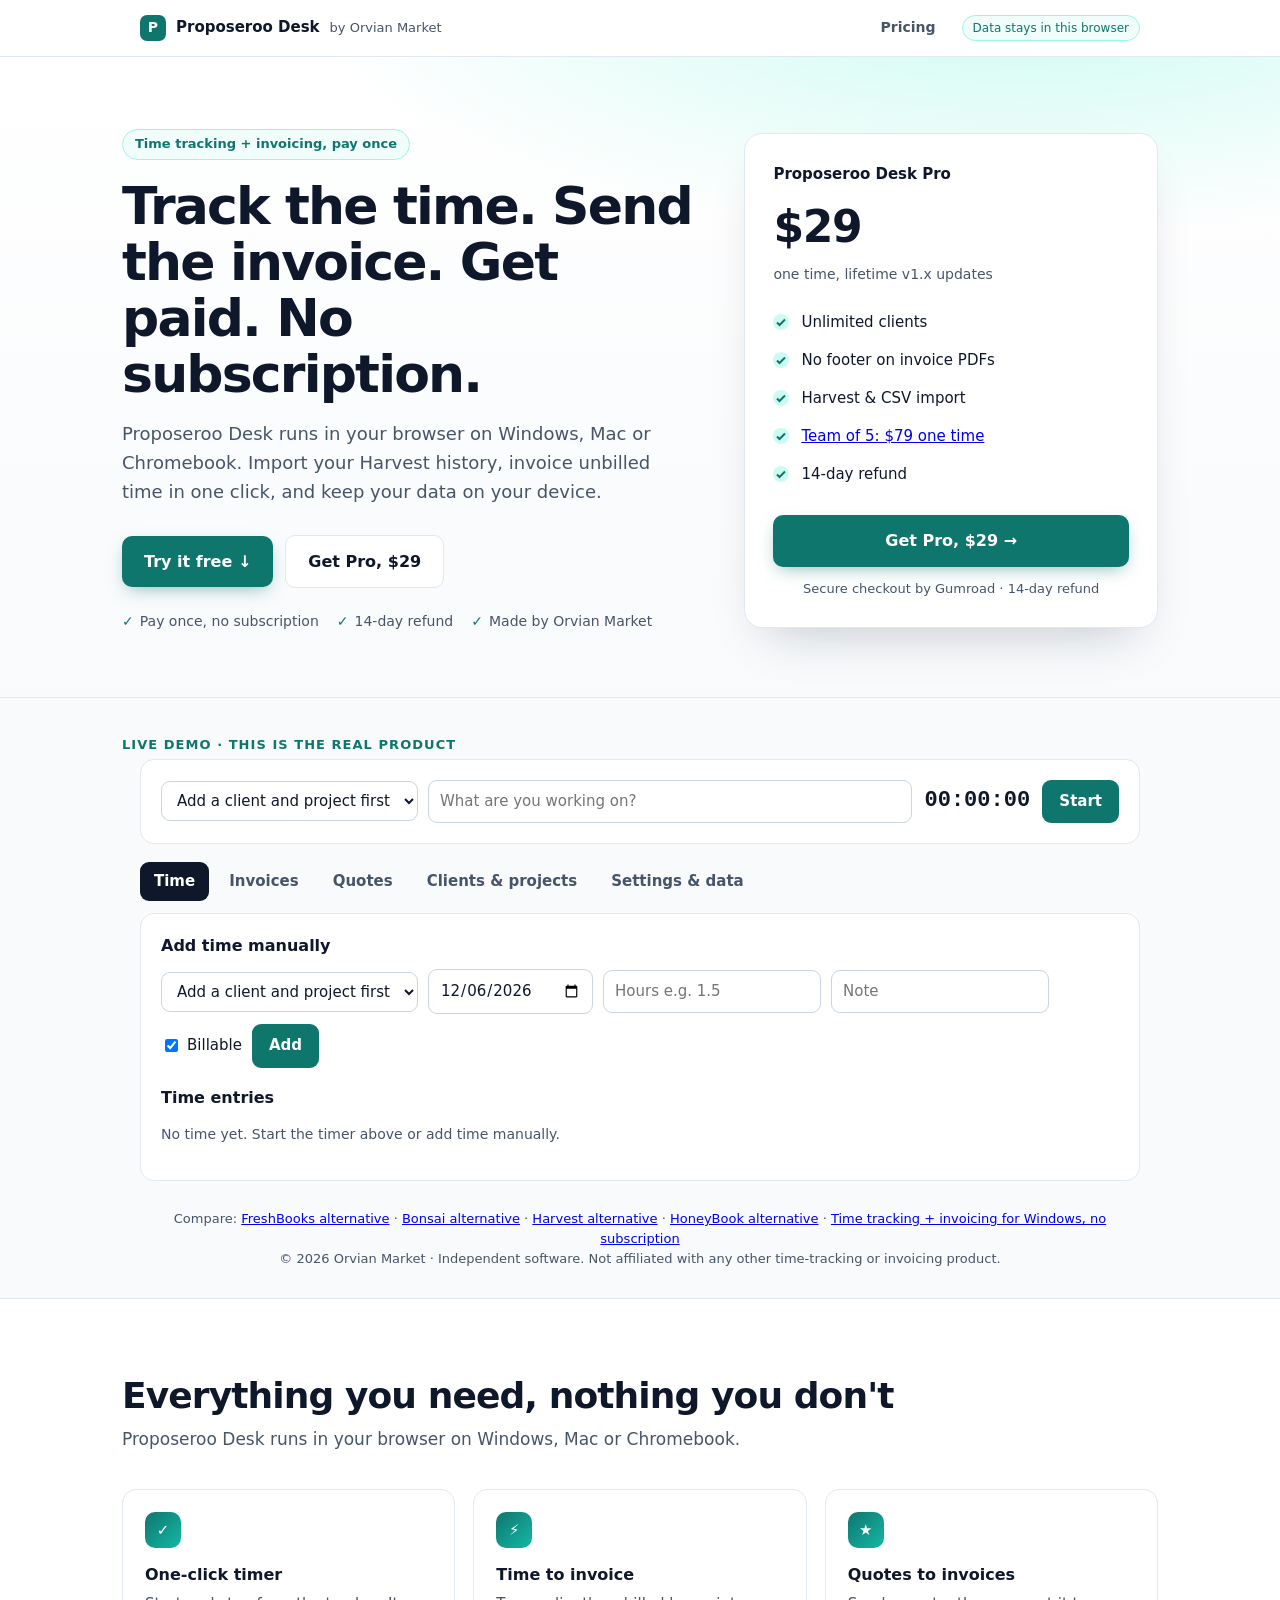
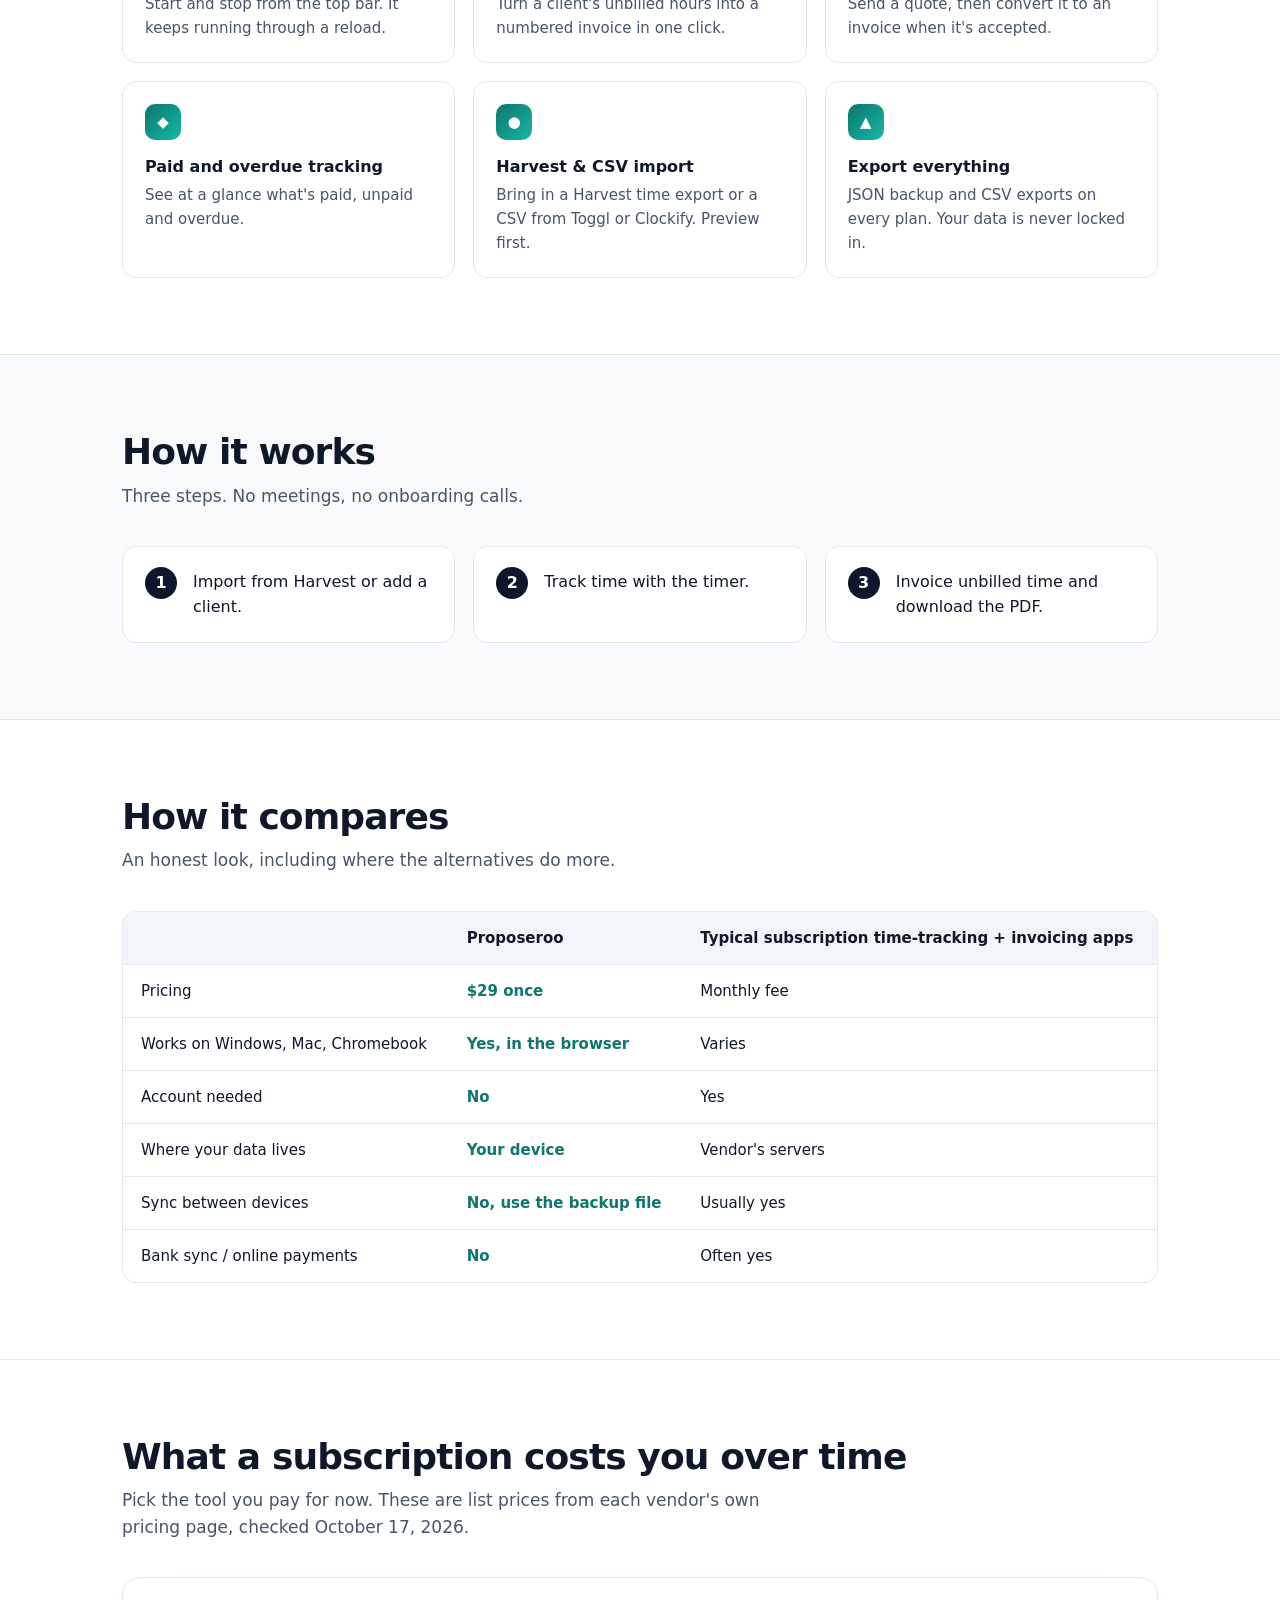
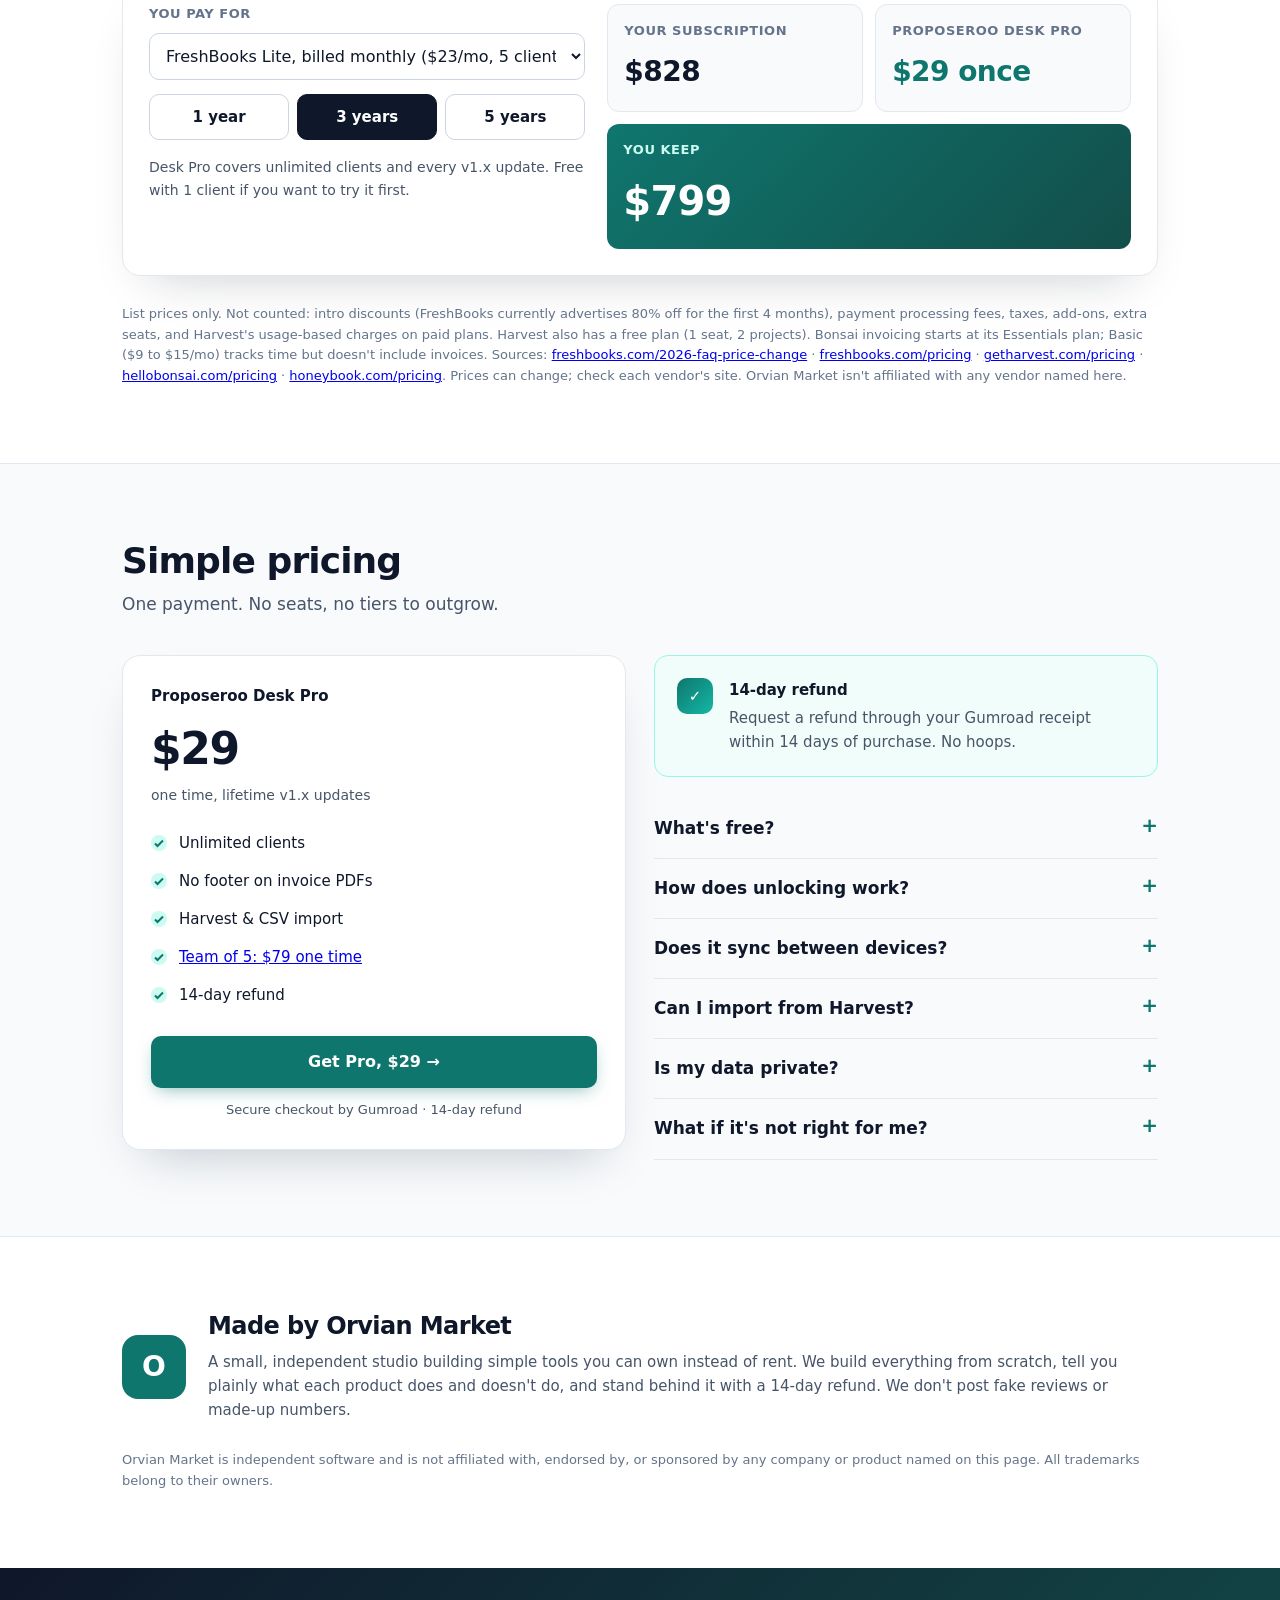
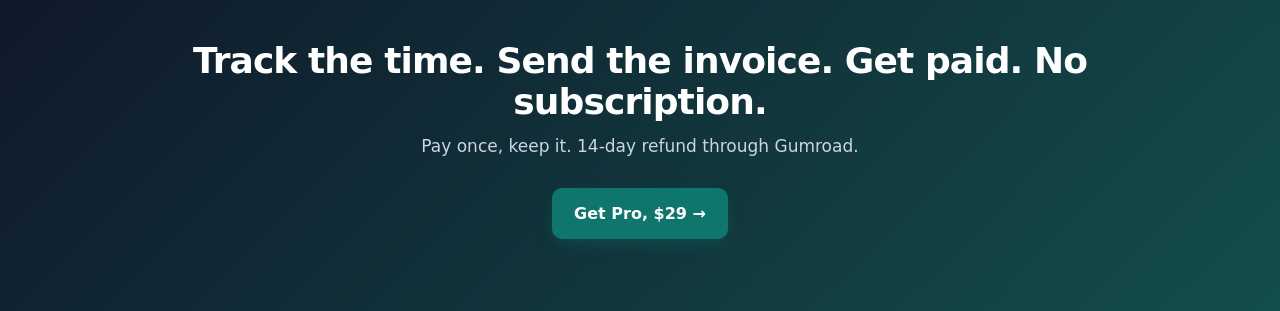
==== commit c73725fa: "Desk: add Bonsai alternative page and Bonsai rows in the cost calculator (1/2)" ====
--- a/desk/index.html
+++ b/desk/index.html
@@ -124,7 +124,7 @@
   <h2>Export &amp; backup</h2><p class="muted">Your data lives only in this browser. Export a backup regularly.</p>
   <div class="row"><button id="xJson" class="b2">Download backup (JSON)</button><button id="xEntries" class="b2">Time entries (CSV)</button><button id="xInv" class="b2">Invoices (CSV)</button><label class="b2 file">Restore backup<input id="iJson" type="file" accept=".json,application/json" hidden></label><button id="demo" class="b2">Load sample data</button></div>
 </section>
-<p class="foot">Compare: <a href="freshbooks-alternative.html">FreshBooks alternative</a> · <a href="harvest-alternative.html">Harvest alternative</a> · <a href="honeybook-alternative.html">HoneyBook alternative</a> · <a href="time-tracking-invoicing-windows.html">Time tracking + invoicing for Windows, no subscription</a><br>© 2026 Orvian Market · Independent software. Not affiliated with any other time-tracking or invoicing product.</p>
+<p class="foot">Compare: <a href="freshbooks-alternative.html">FreshBooks alternative</a> · <a href="bonsai-alternative.html">Bonsai alternative</a> · <a href="harvest-alternative.html">Harvest alternative</a> · <a href="honeybook-alternative.html">HoneyBook alternative</a> · <a href="time-tracking-invoicing-windows.html">Time tracking + invoicing for Windows, no subscription</a><br>© 2026 Orvian Market · Independent software. Not affiliated with any other time-tracking or invoicing product.</p>
 </main>
 <div id="doc" class="doc" hidden></div>
 <script type="module" src="app.js"></script>
@@ -134,11 +134,11 @@
 <div class="om-sec"><div class="w"><h2 class="om-h2">How it compares</h2><p class="om-sub">An honest look, including where the alternatives do more.</p>
 <table class="om-t"><thead><tr><th scope="col"></th><th scope="col">Proposeroo</th><th scope="col">Typical subscription time-tracking + invoicing apps</th></tr></thead><tbody><tr><td>Pricing</td><td class=us>$29 once</td><td>Monthly fee</td></tr><tr><td>Works on Windows, Mac, Chromebook</td><td class=us>Yes, in the browser</td><td>Varies</td></tr><tr><td>Account needed</td><td class=us>No</td><td>Yes</td></tr><tr><td>Where your data lives</td><td class=us>Your device</td><td>Vendor&#x27;s servers</td></tr><tr><td>Sync between devices</td><td class=us>No, use the backup file</td><td>Usually yes</td></tr><tr><td>Bank sync / online payments</td><td class=us>No</td><td>Often yes</td></tr></tbody></table></div></div>
 <div class="om-sec" id="om-cost"><div class="w"><h2 class="om-h2">What a subscription costs you over time</h2><p class="om-sub">Pick the tool you pay for now. These are list prices from each vendor's own pricing page, checked October 17, 2026.</p>
-<div class="om-cost"><div class="om-cost-in"><label for="cTool" class="om-cl">You pay for</label><select id="cTool"><option value="276.0" selected>FreshBooks Lite, billed monthly ($23/mo, 5 clients)</option><option value="248.4">FreshBooks Lite, billed yearly ($248.40/yr)</option><option value="516.0">FreshBooks Plus, billed monthly ($43/mo)</option><option value="348.0">HoneyBook Starter ($29/mo as listed)</option><option value="108.0">Harvest Teams, 1 seat, billed yearly ($108/yr)</option><option value="132.0">Harvest Teams, 1 seat, billed monthly ($11/mo)</option></select>
+<div class="om-cost"><div class="om-cost-in"><label for="cTool" class="om-cl">You pay for</label><select id="cTool"><option value="276.0" selected>FreshBooks Lite, billed monthly ($23/mo, 5 clients)</option><option value="248.4">FreshBooks Lite, billed yearly ($248.40/yr)</option><option value="516.0">FreshBooks Plus, billed monthly ($43/mo)</option><option value="348.0">HoneyBook Starter ($29/mo as listed)</option><option value="108.0">Harvest Teams, 1 seat, billed yearly ($108/yr)</option><option value="132.0">Harvest Teams, 1 seat, billed monthly ($11/mo)</option><option value="300.0">Bonsai Essentials, 1 user, billed monthly ($25/mo)</option><option value="228.0">Bonsai Essentials, 1 user, billed yearly ($19/mo, $228/yr)</option></select>
 <div class="om-yrs" role="group" aria-label="Years"><button type="button" data-y="1">1 year</button><button type="button" data-y="3" class="on">3 years</button><button type="button" data-y="5">5 years</button></div><p class="om-cost-note">Desk Pro covers unlimited clients and every v1.x update. Free with 1 client if you want to try it first.</p></div>
 <div class="om-cost-out" aria-live="polite"><div><span class="om-cl">Your subscription</span><b id="cThem">$828</b></div><div><span class="om-cl">Proposeroo Desk Pro</span><b class="us">$29 once</b></div><div class="big"><span class="om-cl">You keep</span><b id="cKeep">$799</b></div></div></div>
-<noscript><table class="om-t" style="margin-top:18px"><thead><tr><th>Tool and plan</th><th>3 years</th><th>Difference vs $29 once</th></tr></thead><tbody><tr><td>FreshBooks Lite, billed monthly ($23/mo, 5 clients)</td><td>$828</td><td class=us>$799</td></tr><tr><td>FreshBooks Lite, billed yearly ($248.40/yr)</td><td>$745.20</td><td class=us>$716.20</td></tr><tr><td>FreshBooks Plus, billed monthly ($43/mo)</td><td>$1,548</td><td class=us>$1,519</td></tr><tr><td>HoneyBook Starter ($29/mo as listed)</td><td>$1,044</td><td class=us>$1,015</td></tr><tr><td>Harvest Teams, 1 seat, billed yearly ($108/yr)</td><td>$324</td><td class=us>$295</td></tr><tr><td>Harvest Teams, 1 seat, billed monthly ($11/mo)</td><td>$396</td><td class=us>$367</td></tr></tbody></table></noscript>
-<p class="om-na">List prices only. Not counted: intro discounts (FreshBooks currently advertises 80% off for the first 4 months), payment processing fees, taxes, add-ons, extra seats, and Harvest's usage-based charges on paid plans. Harvest also has a free plan (1 seat, 2 projects). Sources: <a href="https://www.freshbooks.com/2026-faq-price-change">freshbooks.com/2026-faq-price-change</a> · <a href="https://www.freshbooks.com/pricing">freshbooks.com/pricing</a> · <a href="https://www.getharvest.com/pricing">getharvest.com/pricing</a> · <a href="https://www.honeybook.com/pricing">honeybook.com/pricing</a>. Prices can change; check each vendor's site. Orvian Market isn't affiliated with any vendor named here.</p></div></div>
+<noscript><table class="om-t" style="margin-top:18px"><thead><tr><th>Tool and plan</th><th>3 years</th><th>Difference vs $29 once</th></tr></thead><tbody><tr><td>FreshBooks Lite, billed monthly ($23/mo, 5 clients)</td><td>$828</td><td class=us>$799</td></tr><tr><td>FreshBooks Lite, billed yearly ($248.40/yr)</td><td>$745.20</td><td class=us>$716.20</td></tr><tr><td>FreshBooks Plus, billed monthly ($43/mo)</td><td>$1,548</td><td class=us>$1,519</td></tr><tr><td>HoneyBook Starter ($29/mo as listed)</td><td>$1,044</td><td class=us>$1,015</td></tr><tr><td>Harvest Teams, 1 seat, billed yearly ($108/yr)</td><td>$324</td><td class=us>$295</td></tr><tr><td>Harvest Teams, 1 seat, billed monthly ($11/mo)</td><td>$396</td><td class=us>$367</td></tr><tr><td>Bonsai Essentials, 1 user, billed monthly ($25/mo)</td><td>$900</td><td class=us>$871</td></tr><tr><td>Bonsai Essentials, 1 user, billed yearly ($19/mo, $228/yr)</td><td>$684</td><td class=us>$655</td></tr></tbody></table></noscript>
+<p class="om-na">List prices only. Not counted: intro discounts (FreshBooks currently advertises 80% off for the first 4 months), payment processing fees, taxes, add-ons, extra seats, and Harvest's usage-based charges on paid plans. Harvest also has a free plan (1 seat, 2 projects). Bonsai invoicing starts at its Essentials plan; Basic ($9 to $15/mo) tracks time but doesn't include invoices. Sources: <a href="https://www.freshbooks.com/2026-faq-price-change">freshbooks.com/2026-faq-price-change</a> · <a href="https://www.freshbooks.com/pricing">freshbooks.com/pricing</a> · <a href="https://www.getharvest.com/pricing">getharvest.com/pricing</a> · <a href="https://www.hellobonsai.com/pricing">hellobonsai.com/pricing</a> · <a href="https://www.honeybook.com/pricing">honeybook.com/pricing</a>. Prices can change; check each vendor's site. Orvian Market isn't affiliated with any vendor named here.</p></div></div>
 <script>(function(){var s=document.getElementById('cTool'),y=3,t=document.getElementById('cThem'),k=document.getElementById('cKeep');function f(n){return '$'+n.toLocaleString('en-US',{minimumFractionDigits:n%1?2:0,maximumFractionDigits:2})}function u(){var c=parseFloat(s.value)*y;t.textContent=f(Math.round(c*100)/100);k.textContent=f(Math.max(0,Math.round((c-29)*100)/100))}s.onchange=u;document.querySelectorAll('.om-yrs button').forEach(function(b){b.onclick=function(){y=+b.dataset.y;document.querySelectorAll('.om-yrs button').forEach(function(x){x.classList.toggle('on',x===b)});u()}});u()})();</script>
 <div class="om-sec alt" id="om-pricing"><div class="w"><h2 class="om-h2">Simple pricing</h2><p class="om-sub">One payment. No seats, no tiers to outgrow.</p><div class="om-price-wrap"><div class="om-card" aria-label="Pricing"><p class="om-plan">Proposeroo Desk Pro</p><p class="om-price">$29</p><p class="om-per">one time, lifetime v1.x updates</p><ul class="om-ck"><li>Unlimited clients</li><li>No footer on invoice PDFs</li><li>Harvest &amp; CSV import</li><li><a href="https://jhodges6.gumroad.com/l/proposeroo-desk-team" data-buy data-team target="_blank" rel="noopener">Team of 5: $79 one time</a></li><li>14-day refund</li></ul><a class="om-b1" href="https://jhodges6.gumroad.com/l/proposeroo-desk" data-buy target="_blank" rel="noopener">Get Pro, $29 &rarr;</a><p class="om-small">Secure checkout by Gumroad · 14-day refund</p></div>
 <div><div class="om-guar"><div class="om-ic" aria-hidden="true">✓</div><div><b>14-day refund</b><p style="margin:4px 0 0;color:#475569">Request a refund through your Gumroad receipt within 14 days of purchase. No hoops.</p></div></div>
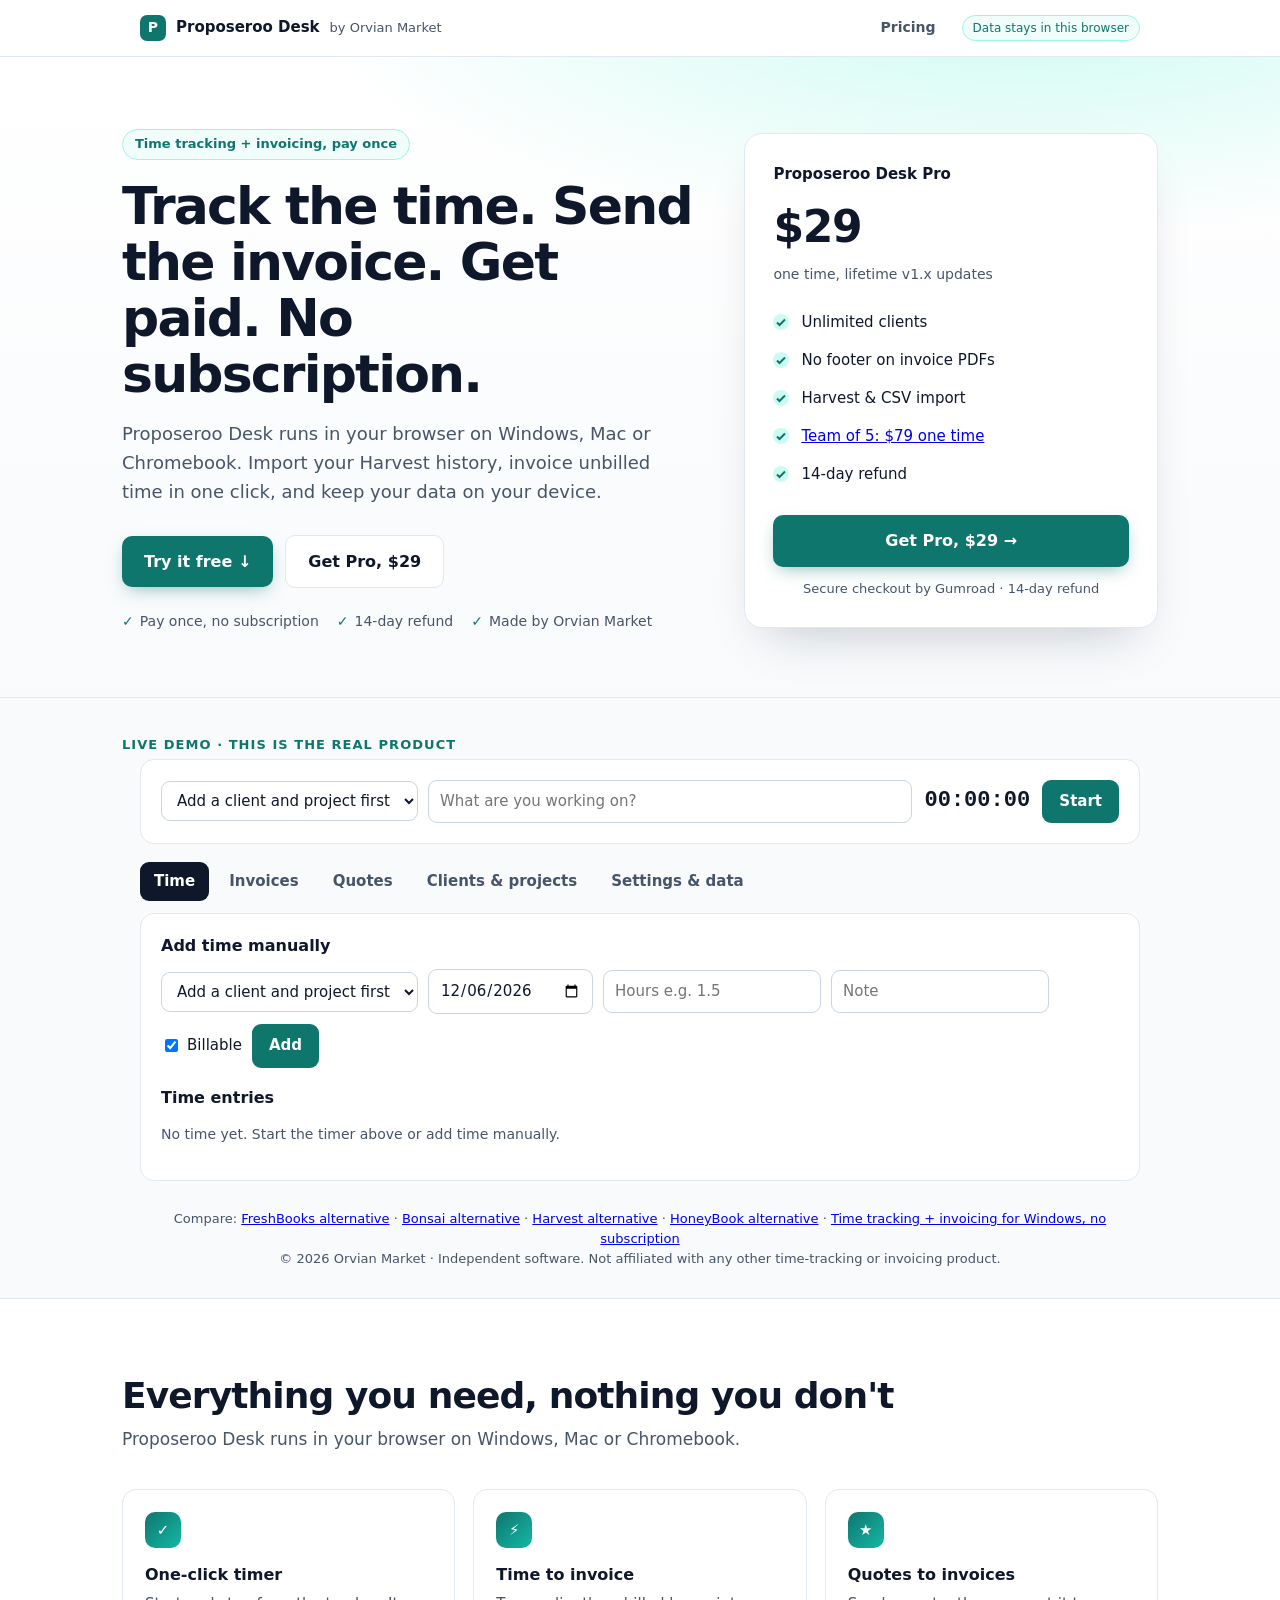
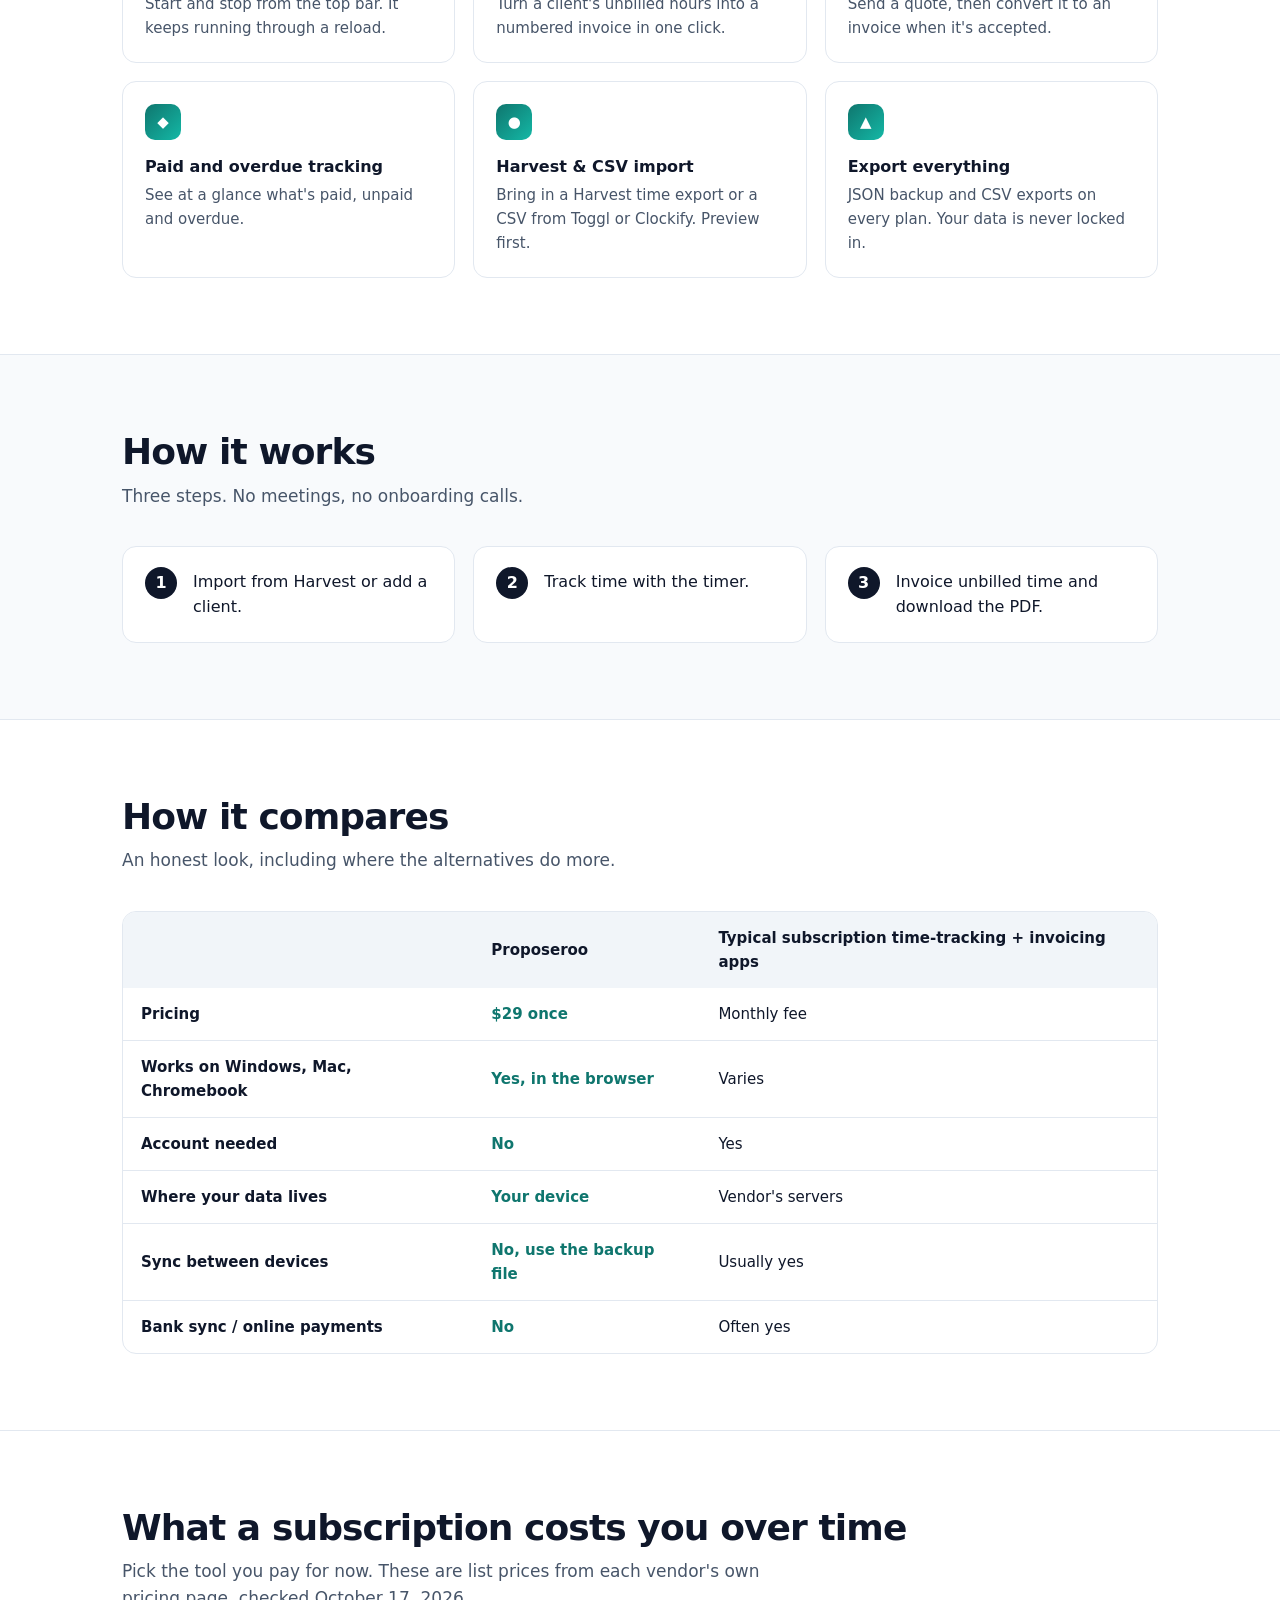
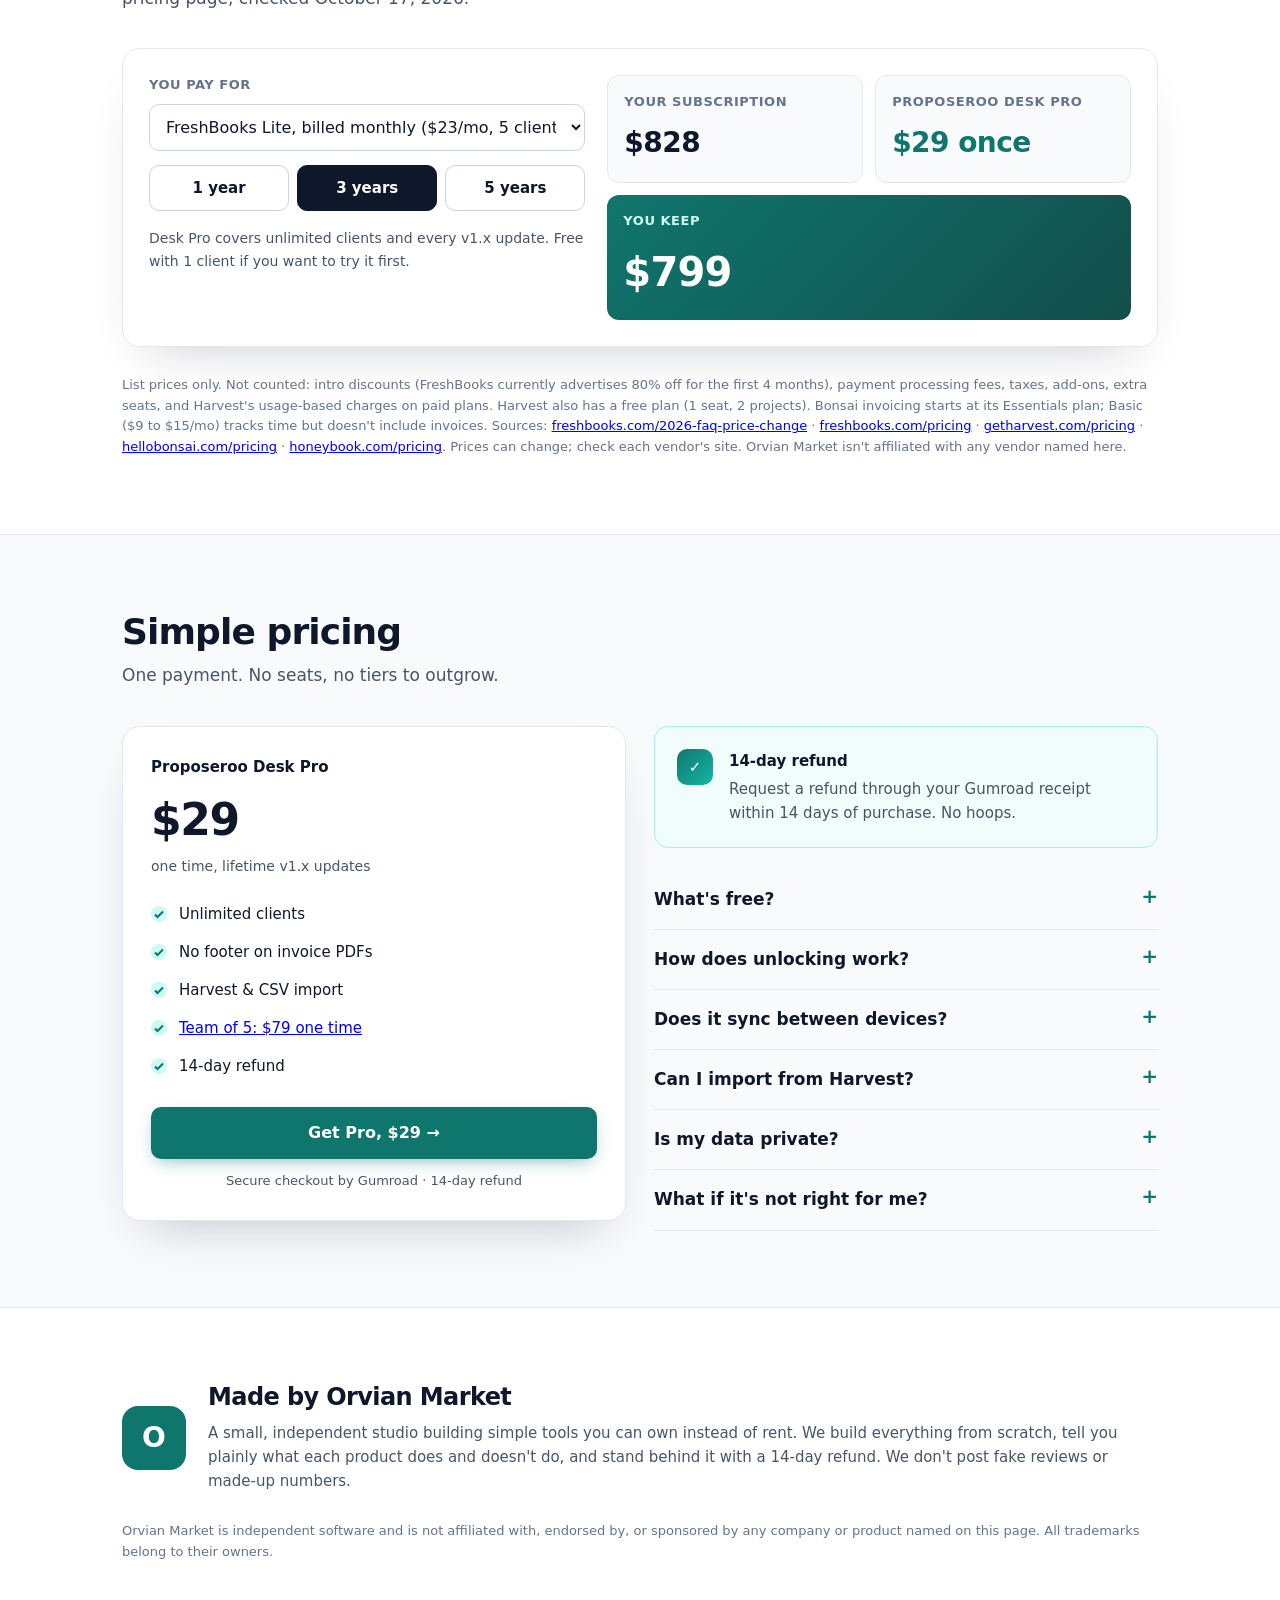
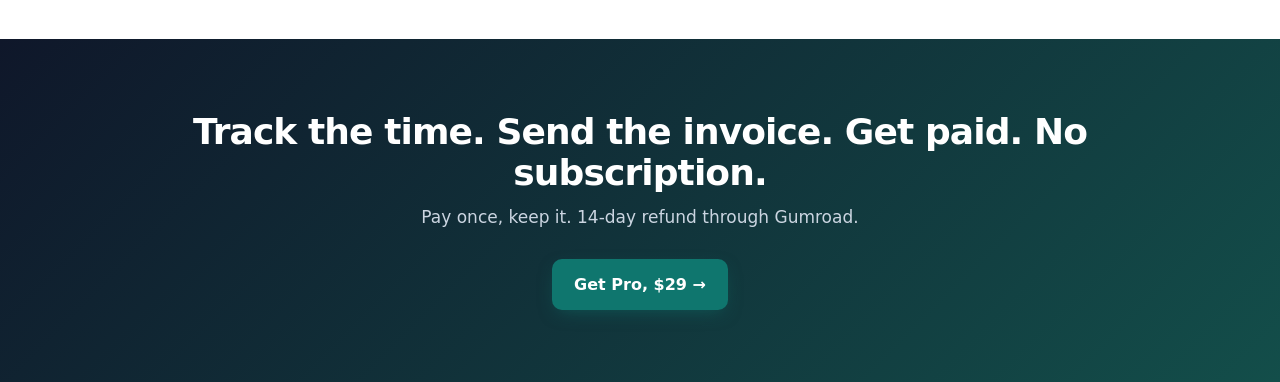
==== commit 3667e851: "a11y: table row headers, Desk nav role fix (1/2)" ====
--- a/desk/index.html
+++ b/desk/index.html
@@ -1,8 +1,13 @@
-<!doctype html><html lang="en"><head><meta charset="utf-8"><meta name="viewport" content="width=device-width,initial-scale=1">
-<title>Proposeroo Desk: time tracking & invoicing, pay once | Orvian Market</title><meta property="og:image" content="https://jhodges3401-code.github.io/rate-calculator/desk/assets/og.png"><meta property="og:image:width" content="1200"><meta property="og:image:height" content="630"><meta property="og:image:alt" content="Proposeroo Desk: time tracking & invoicing, pay once | Orvian Market"><meta name="twitter:card" content="summary_large_image"><meta name="twitter:image" content="https://jhodges3401-code.github.io/rate-calculator/desk/assets/og.png">
+<!doctype html><html lang="en"><head><meta charset="utf-8">
+<!-- Google tag (gtag.js) -->
+<script async src="https://www.googletagmanager.com/gtag/js?id=G-F3QH6E9QR7"></script>
+<script>window.dataLayer=window.dataLayer||[];function gtag(){dataLayer.push(arguments);}gtag('js',new Date());gtag('config','G-F3QH6E9QR7');
+document.addEventListener('click',function(e){var a=e.target&&e.target.closest?e.target.closest('a[href*="gumroad.com"]'):null;if(!a)return;var m=a.href.match(/\/l\/([^\/?#]+)/),s=m?m[1]:'';var N={"answerloft":"Answerloft","bcmhvk":"Okayline","bjkyj":"Thumbtally","ekunvc":"Proposeroo Team","ijsmuq":"PeelPixel Pro","kzjcwp":"Proposeroo Pro","lyrgdx":"Rate Calculator Spreadsheet","pckinc":"Rate-Raise Email Rewrite","kudoshelf":"Kudoshelf","proposeroo-desk":"Proposeroo Desk","proposeroo-desk-team":"Proposeroo Desk Team","ctitql":"Freelance Rate Pack","jtocar":"Client OS","vwxgu":"Prompt Pack","oellyq":"Budget Template","bffum":"Rate Mini (free)","mceana":"Freelancer Toolkit Bundle","nqpwfg":"Raise Emails (free)"};gtag('event','buy_click',{product_name:a.getAttribute('data-product')||N[s]||s||'gumroad',product_slug:s,link_url:a.href,link_text:(a.textContent||'').trim().slice(0,80),transport_type:'beacon'});},true);</script>
+<meta name="viewport" content="width=device-width,initial-scale=1">
+<title>Proposeroo Desk: time tracking & invoicing, pay once | Orvian Market</title><meta property="og:image" content="https://orvianmarketplace.com/rate-calculator/desk/assets/og.png"><meta property="og:image:width" content="1200"><meta property="og:image:height" content="630"><meta property="og:image:alt" content="Proposeroo Desk: time tracking & invoicing, pay once | Orvian Market"><meta name="twitter:card" content="summary_large_image"><meta name="twitter:image" content="https://orvianmarketplace.com/rate-calculator/desk/assets/og.png">
 <meta name="description" content="Track time, send quotes and invoices, and get paid. Local-first, no account, pay once.">
 <link rel="icon" type="image/svg+xml" href="data:image/svg+xml,%3Csvg xmlns='http://www.w3.org/2000/svg' viewBox='0 0 64 64'%3E%3Crect width='64' height='64' rx='14' fill='%230f766e'/%3E%3Ctext x='32' y='44' font-family='Arial' font-size='36' font-weight='700' fill='%23fff' text-anchor='middle'%3EP%3C/text%3E%3C/svg%3E">
-<link rel="canonical" href="https://jhodges3401-code.github.io/rate-calculator/desk/"><meta property="og:title" content="Proposeroo Desk: time tracking & invoicing, pay once"><meta property="og:description" content="Track time, invoice unbilled hours in one click, and keep your data on your device. $29 once."><meta property="og:url" content="https://jhodges3401-code.github.io/rate-calculator/desk/"><meta property="og:type" content="website"><link rel="stylesheet" href="style.css"><style id="om-landing">
+<link rel="canonical" href="https://orvianmarketplace.com/rate-calculator/desk/"><meta property="og:title" content="Proposeroo Desk: time tracking & invoicing, pay once"><meta property="og:description" content="Track time, invoice unbilled hours in one click, and keep your data on your device. $29 once."><meta property="og:url" content="https://orvianmarketplace.com/rate-calculator/desk/"><meta property="og:type" content="website"><link rel="stylesheet" href="style.css"><style id="om-landing">
 .om-x{--ink:#0f172a;--mute:#475569;--line:#e2e8f0;--acc:#0f766e;--acc2:#14b8a6;--bg:#f8fafc;font-family:Inter,ui-sans-serif,system-ui,-apple-system,"Segoe UI",Roboto,sans-serif;color:var(--ink);line-height:1.6;text-align:left;-webkit-font-smoothing:antialiased}
 .om-x *{box-sizing:border-box}
 .om-x .w{max-width:1080px;margin:0 auto;padding:0 22px}
@@ -75,7 +80,7 @@
 .om-cost-out{display:grid;grid-template-columns:1fr 1fr;gap:12px}.om-cost-out>div{background:#f8fafc;border:1px solid #e2e8f0;border-radius:12px;padding:16px}.om-cost-out b{font-size:28px;letter-spacing:-.02em;color:#0f172a}.om-cost-out b.us{color:#0f766e}
 .om-cost-out .big{grid-column:1/-1;background:linear-gradient(135deg,#0f766e,#134e4a);border:0}.om-cost-out .big .om-cl{color:#ccfbf1}.om-cost-out .big b{color:#fff;font-size:40px}
 .om-cost-note{margin:16px 0 0;font-size:14px;color:#475569}
-@media(max-width:760px){.om-cost{grid-template-columns:1fr}}</style></head>
+@media(max-width:760px){.om-cost{grid-template-columns:1fr}}</style><style id="om-t-rowhead">.om-t tbody th{font-weight:600}.om-t tr:last-child th{border-bottom:0}</style></head>
 <body>
 <div class="om-bar"><div class="om-in"><a class="om-logo" href="./"><span class="om-mark">P</span>Proposeroo Desk <span class="om-by">by Orvian Market</span></a><a href="#om-pricing" style="margin-left:auto;margin-right:14px;color:#475569;text-decoration:none;font-size:14px;font-weight:600">Pricing</a><span class="pill">Data stays in this browser</span></div></div><!--om-hero--><div class="om-x"><div class="om-hero"><div class="w"><div><p class="om-eb">Time tracking + invoicing, pay once</p><h2 class="om-h1">Track the time. Send the invoice. Get paid. No subscription.</h2><p class="om-lead">Proposeroo Desk runs in your browser on Windows, Mac or Chromebook. Import your Harvest history, invoice unbilled time in one click, and keep your data on your device.</p>
 <div class="om-ctas"><a class="om-b1" href="#om-demo">Try it free &darr;</a><a class="om-b2" href="https://jhodges6.gumroad.com/l/proposeroo-desk" data-buy target="_blank" rel="noopener">Get Pro, $29</a></div>
@@ -86,7 +91,7 @@
   <select id="tProject" aria-label="Project"></select><input id="tNote" placeholder="What are you working on?" aria-label="Note">
   <span id="tClock" class="clock">00:00:00</span><button id="tBtn" class="b1">Start</button>
 </div>
-<nav class="tabs" role="tablist">
+<nav class="tabs" aria-label="Desk sections">
   <button data-tab="time" class="on">Time</button><button data-tab="invoices">Invoices</button><button data-tab="quotes">Quotes</button><button data-tab="clients">Clients &amp; projects</button><button data-tab="data">Settings &amp; data</button>
 </nav>
 
@@ -132,7 +137,7 @@
 <div class="om-sec"><div class="w"><h2 class="om-h2">Everything you need, nothing you don't</h2><p class="om-sub">Proposeroo Desk runs in your browser on Windows, Mac or Chromebook.</p><div class="om-fg"><div class="om-f"><div class="om-ic" aria-hidden="true">✓</div><b>One-click timer</b><p>Start and stop from the top bar. It keeps running through a reload.</p></div><div class="om-f"><div class="om-ic" aria-hidden="true">⚡</div><b>Time to invoice</b><p>Turn a client&#x27;s unbilled hours into a numbered invoice in one click.</p></div><div class="om-f"><div class="om-ic" aria-hidden="true">★</div><b>Quotes to invoices</b><p>Send a quote, then convert it to an invoice when it&#x27;s accepted.</p></div><div class="om-f"><div class="om-ic" aria-hidden="true">◆</div><b>Paid and overdue tracking</b><p>See at a glance what&#x27;s paid, unpaid and overdue.</p></div><div class="om-f"><div class="om-ic" aria-hidden="true">●</div><b>Harvest &amp; CSV import</b><p>Bring in a Harvest time export or a CSV from Toggl or Clockify. Preview first.</p></div><div class="om-f"><div class="om-ic" aria-hidden="true">▲</div><b>Export everything</b><p>JSON backup and CSV exports on every plan. Your data is never locked in.</p></div></div></div></div>
 <div class="om-sec alt"><div class="w"><h2 class="om-h2">How it works</h2><p class="om-sub">Three steps. No meetings, no onboarding calls.</p><div class="om-steps"><div class="om-step">Import from Harvest or add a client.</div><div class="om-step">Track time with the timer.</div><div class="om-step">Invoice unbilled time and download the PDF.</div></div></div></div>
 <div class="om-sec"><div class="w"><h2 class="om-h2">How it compares</h2><p class="om-sub">An honest look, including where the alternatives do more.</p>
-<table class="om-t"><thead><tr><th scope="col"></th><th scope="col">Proposeroo</th><th scope="col">Typical subscription time-tracking + invoicing apps</th></tr></thead><tbody><tr><td>Pricing</td><td class=us>$29 once</td><td>Monthly fee</td></tr><tr><td>Works on Windows, Mac, Chromebook</td><td class=us>Yes, in the browser</td><td>Varies</td></tr><tr><td>Account needed</td><td class=us>No</td><td>Yes</td></tr><tr><td>Where your data lives</td><td class=us>Your device</td><td>Vendor&#x27;s servers</td></tr><tr><td>Sync between devices</td><td class=us>No, use the backup file</td><td>Usually yes</td></tr><tr><td>Bank sync / online payments</td><td class=us>No</td><td>Often yes</td></tr></tbody></table></div></div>
+<table class="om-t"><thead><tr><th scope="col"></th><th scope="col">Proposeroo</th><th scope="col">Typical subscription time-tracking + invoicing apps</th></tr></thead><tbody><tr><th scope="row">Pricing</th><td class=us>$29 once</td><td>Monthly fee</td></tr><tr><th scope="row">Works on Windows, Mac, Chromebook</th><td class=us>Yes, in the browser</td><td>Varies</td></tr><tr><th scope="row">Account needed</th><td class=us>No</td><td>Yes</td></tr><tr><th scope="row">Where your data lives</th><td class=us>Your device</td><td>Vendor&#x27;s servers</td></tr><tr><th scope="row">Sync between devices</th><td class=us>No, use the backup file</td><td>Usually yes</td></tr><tr><th scope="row">Bank sync / online payments</th><td class=us>No</td><td>Often yes</td></tr></tbody></table></div></div>
 <div class="om-sec" id="om-cost"><div class="w"><h2 class="om-h2">What a subscription costs you over time</h2><p class="om-sub">Pick the tool you pay for now. These are list prices from each vendor's own pricing page, checked October 17, 2026.</p>
 <div class="om-cost"><div class="om-cost-in"><label for="cTool" class="om-cl">You pay for</label><select id="cTool"><option value="276.0" selected>FreshBooks Lite, billed monthly ($23/mo, 5 clients)</option><option value="248.4">FreshBooks Lite, billed yearly ($248.40/yr)</option><option value="516.0">FreshBooks Plus, billed monthly ($43/mo)</option><option value="348.0">HoneyBook Starter ($29/mo as listed)</option><option value="108.0">Harvest Teams, 1 seat, billed yearly ($108/yr)</option><option value="132.0">Harvest Teams, 1 seat, billed monthly ($11/mo)</option><option value="300.0">Bonsai Essentials, 1 user, billed monthly ($25/mo)</option><option value="228.0">Bonsai Essentials, 1 user, billed yearly ($19/mo, $228/yr)</option></select>
 <div class="om-yrs" role="group" aria-label="Years"><button type="button" data-y="1">1 year</button><button type="button" data-y="3" class="on">3 years</button><button type="button" data-y="5">5 years</button></div><p class="om-cost-note">Desk Pro covers unlimited clients and every v1.x update. Free with 1 client if you want to try it first.</p></div>
